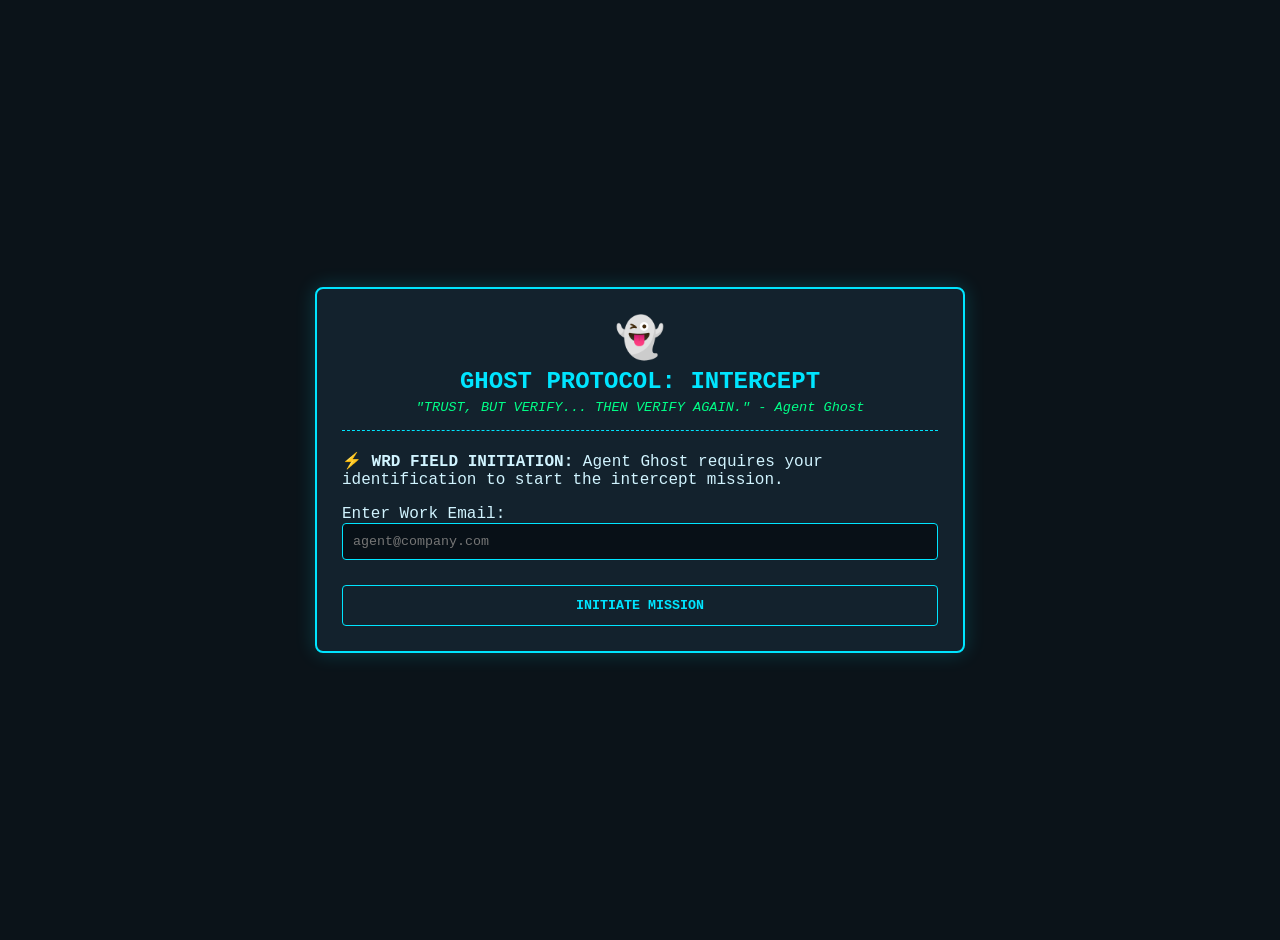
==== index.html @ 616ebaf7 "Update index.html" ====
<!DOCTYPE html>
<html lang="en">
<head>
  <meta charset="UTF-8">
  <meta name="viewport" content="width=device-width, initial-scale=1.0">
  <title>OPERATION: GHOST PROTOCOL | WRD Counter-Intelligence</title>
  <style>
    :root {
      --bg-color: #0b1319;
      --card-bg: #13222d;
      --accent-teal: #00e5ff;
      --ghost-green: #00ff88;
      --trap-red: #ff3b30;
      --text-color: #d1f4ff;
      --font-mono: 'Courier New', Courier, monospace;
    }

    body {
      background-color: var(--bg-color);
      color: var(--text-color);
      font-family: var(--font-mono);
      margin: 0;
      padding: 20px;
      display: flex;
      justify-content: center;
      align-items: center;
      min-height: 100vh;
    }

    .terminal-container {
      width: 100%;
      max-width: 650px;
      background: var(--card-bg);
      border: 2px solid var(--accent-teal);
      border-radius: 8px;
      box-shadow: 0 0 20px rgba(0, 229, 255, 0.2);
      padding: 25px;
      box-sizing: border-box;
      position: relative;
    }

    .header {
      border-bottom: 1px dashed var(--accent-teal);
      padding-bottom: 15px;
      margin-bottom: 20px;
      text-align: center;
    }

    .ghost-avatar {
      font-size: 2.5rem;
      margin-bottom: 5px;
    }

    .motto {
      color: var(--ghost-green);
      font-size: 0.85rem;
      font-style: italic;
    }

    .intercept-card {
      background: #081017;
      border: 1px solid #1e3a4e;
      border-left: 4px solid var(--accent-teal);
      padding: 15px;
      margin: 15px 0;
      border-radius: 4px;
    }

    .btn {
      background: transparent;
      border: 1px solid var(--accent-teal);
      color: var(--accent-teal);
      padding: 12px 20px;
      font-family: var(--font-mono);
      font-weight: bold;
      cursor: pointer;
      border-radius: 4px;
      transition: all 0.2s;
      width: 100%;
      margin-top: 10px;
    }

    .btn:hover {
      background: var(--accent-teal);
      color: var(--bg-color);
      box-shadow: 0 0 10px var(--accent-teal);
    }

    .btn-danger {
      border-color: var(--trap-red);
      color: var(--trap-red);
    }

    .btn-danger:hover {
      background: var(--trap-red);
      color: #fff;
      box-shadow: 0 0 10px var(--trap-red);
    }

    .btn-slack {
      border-color: #e01e5a;
      color: #e01e5a;
    }

    .btn-slack:hover {
      background: #e01e5a;
      color: #fff;
      box-shadow: 0 0 10px #e01e5a;
    }

    .input-field {
      width: 100%;
      padding: 10px;
      background: #081017;
      border: 1px solid var(--accent-teal);
      color: #fff;
      font-family: var(--font-mono);
      margin-bottom: 15px;
      box-sizing: border-box;
      border-radius: 4px;
    }

    .hud {
      display: flex;
      justify-content: space-between;
      margin-bottom: 15px;
      font-size: 0.9rem;
      color: var(--ghost-green);
    }

    .feedback {
      margin-top: 15px;
      padding: 10px;
      border-radius: 4px;
      font-size: 0.9rem;
      display: none;
    }

    .feedback-success { background: rgba(0, 255, 136, 0.15); border: 1px solid var(--ghost-green); }
    .feedback-fail { background: rgba(255, 59, 48, 0.15); border: 1px solid var(--trap-red); }

    .hidden { display: none; }
  </style>
</head>
<body>

<div class="terminal-container">
  <div class="header">
    <div class="ghost-avatar">👻</div>
    <h2 style="margin:5px 0; color: var(--accent-teal);">GHOST PROTOCOL: INTERCEPT</h2>
    <div class="motto">"TRUST, BUT VERIFY... THEN VERIFY AGAIN." - Agent Ghost</div>
  </div>

  <!-- SCREEN 1: LOGIN -->
  <div id="screen-login">
    <p>⚡ <strong>WRD FIELD INITIATION:</strong> Agent Ghost requires your identification to start the intercept mission.</p>
    <label for="agent-email">Enter Work Email:</label>
    <input type="email" id="agent-email" class="input-field" placeholder="agent@company.com" required>
    <button class="btn" onclick="startGame()">INITIATE MISSION</button>
  </div>

  <!-- SCREEN 2: GAMEPLAY -->
  <div id="screen-game" class="hidden">
    <div class="hud">
      <span>AGENT: <span id="hud-email"></span></span>
      <span>SCORE: <span id="hud-score">0</span> PTS</span>
    </div>
    
    <div id="intercept-box" class="intercept-card">
      <div style="color: #888; font-size: 0.8rem; margin-bottom: 5px;" id="intercept-type">INCOMING INTERCEPT</div>
      <div id="intercept-body" style="font-size: 0.95rem; line-height: 1.4;"></div>
    </div>

    <div id="action-buttons">
      <button class="btn" onclick="makeChoice(true)">🚩 REPORT & VERIFY (TRAP)</button>
      <button class="btn btn-danger" onclick="makeChoice(false)">🖱️ TRUST & CLICK (SAFE)</button>
    </div>

    <div id="feedback-box" class="feedback"></div>
    <button id="next-btn" class="btn hidden" onclick="nextIntercept()">NEXT INTERCEPT ➔</button>
  </div>

  <!-- SCREEN 3: RESULTS -->
  <div id="screen-results" class="hidden" style="text-align: center;">
    <h3 style="color: var(--ghost-green);">MISSION DEBRIEF COMPLETE</h3>
    <p>Final Score: <strong id="final-score" style="font-size: 1.5rem; color: var(--accent-teal);">0</strong> PTS</p>
    <p id="rank-badge" style="font-weight: bold; color: var(--ghost-green);"></p>
    <p style="font-size:0.85rem; color:#aaa;">Your score has been encrypted & submitted to the GRC Leaderboard.</p>

    <button class="btn btn-slack" onclick="copySlackShare()">💬 COPY SLACK BRAG MESSAGE</button>
    <p id="slack-copied" style="color: var(--ghost-green); font-size: 0.8rem; display:none;">Copied to clipboard! Paste it in Slack!</p>
  </div>
</div>

<script>
  // CONFIGURATION: Google Apps Script Endpoint
  const GOOGLE_SCRIPT_URL = "https://script.google.com/a/macros/coupa.com/s/AKfycbyhIEkvNZAOY6Pm9RZ4LZWp9y8LzPEQXDGXJvBLwCU6tii0zBNzIVb82UsBjpLiIWDA2g/exec";
  const GAME_URL = window.location.href;

  const intercepts = [
    {
      type: "📲 SMS INTERCEPT (Smishing)",
      body: "<strong>[IT-ALERT]:</strong> Critical VPN session expired. Login immediately within 15 mins to maintain access: <u>https://company-sso-portal.net/verify</u>",
      isTrap: true,
      reason: "TRAP! Creates artificial urgency and links to an external domain (.net instead of company domain)."
    },
    {
      type: "📧 EMAIL INTERCEPT (Internal)",
      body: "<strong>From:</strong> HR Team &lt;hr@company.com&gt;<br><strong>Subject:</strong> 2026 Open Enrollment Update<br>Team, please review the uploaded policy document in our shared SharePoint site.",
      isTrap: false,
      reason: "SAFE! Comes from an internal address and directs you to standard internal shared storage without suspicious external links."
    },
    {
      type: "📧 EMAIL INTERCEPT (Whaling / Executive Pretexting)",
      body: "<strong>From:</strong> CEO &lt;exec-office-direct@gmail.com&gt;<br><strong>Subject:</strong> URGENT: Wire Transfer<br>I'm stuck in a board meeting. Need you to process a quick vendor wire gift card payment right now. Keep this quiet.",
      isTrap: true,
      reason: "TRAP! Executive impersonation sent from a personal Gmail account requesting urgent, secret financial transactions."
    },
    {
      type: "📲 SMS INTERCEPT (Smishing)",
      body: "<strong>[UPS Delivery]:</strong> Package delivery blocked due to missing house number. Update info here: <u>bit.ly/3x9Z_ups</u>",
      isTrap: true,
      reason: "TRAP! Classic smishing using shortened links to harvest personal details."
    }
  ];

  let currentIdx = 0;
  let score = 0;
  let userEmail = "";

  function startGame() {
    const input = document.getElementById('agent-email').value;
    if (!input || !input.includes('@')) {
      alert('Please enter a valid work email.');
      return;
    }
    userEmail = input;
    document.getElementById('hud-email').innerText = userEmail.split('@')[0];
    document.getElementById('screen-login').classList.add('hidden');
    document.getElementById('screen-game').classList.remove('hidden');
    loadIntercept();
  }

  function loadIntercept() {
    const data = intercepts[currentIdx];
    document.getElementById('intercept-type').innerText = data.type;
    document.getElementById('intercept-body').innerHTML = data.body;
    document.getElementById('action-buttons').classList.remove('hidden');
    document.getElementById('feedback-box').style.display = 'none';
    document.getElementById('next-btn').classList.add('hidden');
  }

  function makeChoice(userSaidTrap) {
    const data = intercepts[currentIdx];
    const isCorrect = (userSaidTrap === data.isTrap);
    const feedbackBox = document.getElementById('feedback-box');

    if (isCorrect) {
      score += 100;
      feedbackBox.className = "feedback feedback-success";
      feedbackBox.innerHTML = "<strong>✅ INTEL CORRECT!</strong> " + data.reason;
    } else {
      feedbackBox.className = "feedback feedback-fail";
      feedbackBox.innerHTML = "<strong>❌ BITTEN BY THE TRAP!</strong> " + data.reason;
    }

    document.getElementById('hud-score').innerText = score;
    document.getElementById('action-buttons').classList.add('hidden');
    feedbackBox.style.display = 'block';
    document.getElementById('next-btn').classList.remove('hidden');
  }

  function nextIntercept() {
    currentIdx++;
    if (currentIdx < intercepts.length) {
      loadIntercept();
    } else {
      endGame();
    }
  }

  function endGame() {
    document.getElementById('screen-game').classList.add('hidden');
    document.getElementById('screen-results').classList.remove('hidden');
    document.getElementById('final-score').innerText = score;

    let rank = "Field Trainee";
    if (score >= 400) rank = "Ghost-Level Counter-Intel Operative 🕵️‍♂️";
    else if (score >= 200) rank = "Vigilant Agent 🛡️";
    document.getElementById('rank-badge').innerText = "RANK: " + rank;

    // Send data to Google Sheets Apps Script
    if (GOOGLE_SCRIPT_URL) {
      fetch(GOOGLE_SCRIPT_URL, {
        method: 'POST',
        mode: 'no-cors',
        headers: { 'Content-Type': 'application/json' },
        body: JSON.stringify({ email: userEmail, score: score })
      });
    }
  }

  function copySlackShare() {
    const text = `🕵️ *OPERATION GHOST PROTOCOL COMPLETED*\nI scored *${score}/400 PTS* on Week 1's Counter-Intel Game! Can you beat my score, Agents?\n👉 Play here: ${GAME_URL}`;
    navigator.clipboard.writeText(text).then(() => {
      document.getElementById('slack-copied').style.display = 'block';
    });
  }
</script>

</body>
</html>
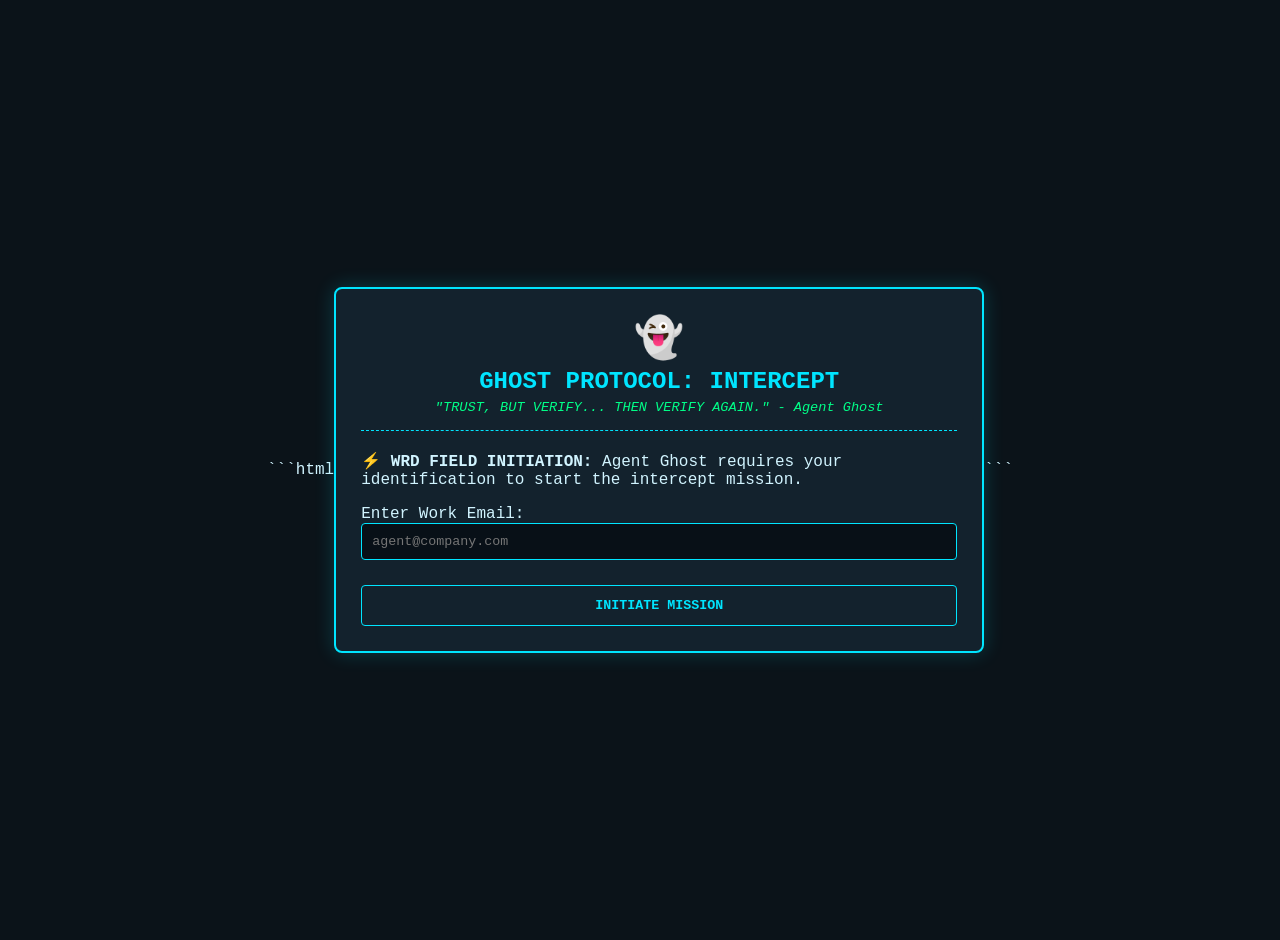
==== commit 4aa4adc4: "Update index.html" ====
--- a/index.html
+++ b/index.html
@@ -1,3 +1,4 @@
+```html
 <!DOCTYPE html>
 <html lang="en">
 <head>
@@ -193,8 +194,8 @@
 </div>
 
 <script>
-  // CONFIGURATION: Google Apps Script Endpoint
-  const GOOGLE_SCRIPT_URL = "https://script.google.com/a/macros/coupa.com/s/AKfycbyhIEkvNZAOY6Pm9RZ4LZWp9y8LzPEQXDGXJvBLwCU6tii0zBNzIVb82UsBjpLiIWDA2g/exec";
+  // CONFIGURATION: Google Apps Script Web App Endpoint
+  const GOOGLE_SCRIPT_URL = "https://script.google.com/a/macros/coupa.com/s/AKfycbz3M3Kx9jdGC2ppNX6n-hCagvp58kycK5mCUq8pwUpc6IFi6GTZRFJ-MqyUT7V0IAGq/exec";
   const GAME_URL = window.location.href;
 
   const intercepts = [
@@ -289,12 +290,12 @@
     else if (score >= 200) rank = "Vigilant Agent 🛡️";
     document.getElementById('rank-badge').innerText = "RANK: " + rank;
 
-    // Send data to Google Sheets Apps Script
+    // Send payload using text/plain to bypass CORS preflight checks in Google Workspace
     if (GOOGLE_SCRIPT_URL) {
       fetch(GOOGLE_SCRIPT_URL, {
         method: 'POST',
         mode: 'no-cors',
-        headers: { 'Content-Type': 'application/json' },
+        headers: { 'Content-Type': 'text/plain' },
         body: JSON.stringify({ email: userEmail, score: score })
       });
     }
@@ -310,3 +311,5 @@
 
 </body>
 </html>
+
+```
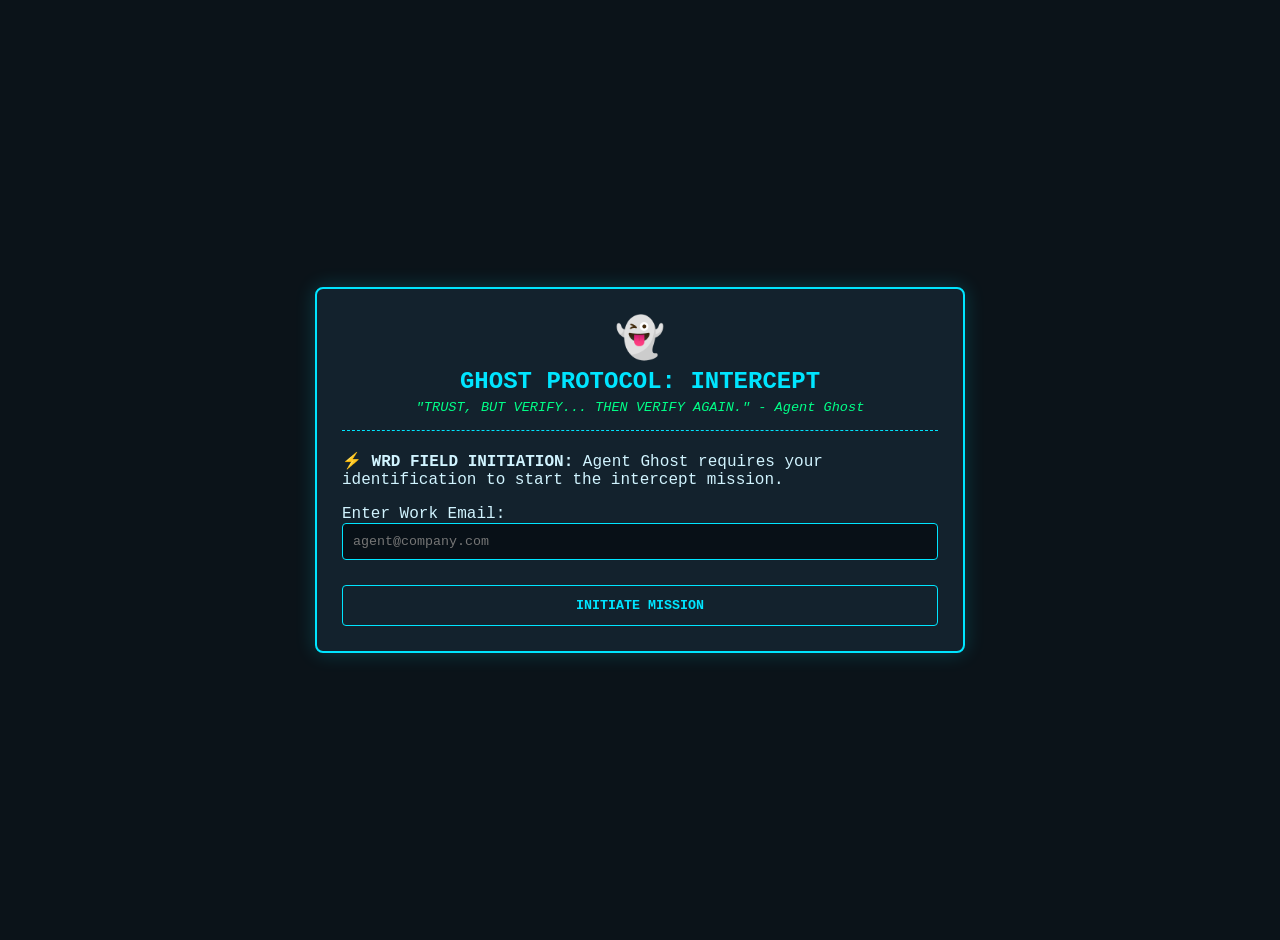
==== commit 20cada00: "Update index.html" ====
--- a/index.html
+++ b/index.html
@@ -1,4 +1,3 @@
-```html
 <!DOCTYPE html>
 <html lang="en">
 <head>
@@ -193,9 +192,14 @@
   </div>
 </div>
 
+<!-- HIDDEN FORM BRIDGE TO BYPASS GOOGLE WORKSPACE CORS LOCK -->
+<iframe name="hidden_iframe" id="hidden_iframe" style="display:none;"></iframe>
+<form id="gform" action="https://script.google.com/a/macros/coupa.com/s/AKfycbz3M3Kx9jdGC2ppNX6n-hCagvp58kycK5mCUq8pwUpc6IFi6GTZRFJ-MqyUT7V0IAGq/exec" method="POST" target="hidden_iframe" style="display:none;">
+  <input type="hidden" name="email" id="form-email">
+  <input type="hidden" name="score" id="form-score">
+</form>
+
 <script>
-  // CONFIGURATION: Google Apps Script Web App Endpoint
-  const GOOGLE_SCRIPT_URL = "https://script.google.com/a/macros/coupa.com/s/AKfycbz3M3Kx9jdGC2ppNX6n-hCagvp58kycK5mCUq8pwUpc6IFi6GTZRFJ-MqyUT7V0IAGq/exec";
   const GAME_URL = window.location.href;
 
   const intercepts = [
@@ -290,15 +294,10 @@
     else if (score >= 200) rank = "Vigilant Agent 🛡️";
     document.getElementById('rank-badge').innerText = "RANK: " + rank;
 
-    // Send payload using text/plain to bypass CORS preflight checks in Google Workspace
-    if (GOOGLE_SCRIPT_URL) {
-      fetch(GOOGLE_SCRIPT_URL, {
-        method: 'POST',
-        mode: 'no-cors',
-        headers: { 'Content-Type': 'text/plain' },
-        body: JSON.stringify({ email: userEmail, score: score })
-      });
-    }
+    // Submit form silently to Google Sheet via hidden iframe
+    document.getElementById('form-email').value = userEmail;
+    document.getElementById('form-score').value = score;
+    document.getElementById('gform').submit();
   }
 
   function copySlackShare() {
@@ -311,5 +310,3 @@
 
 </body>
 </html>
-
-```
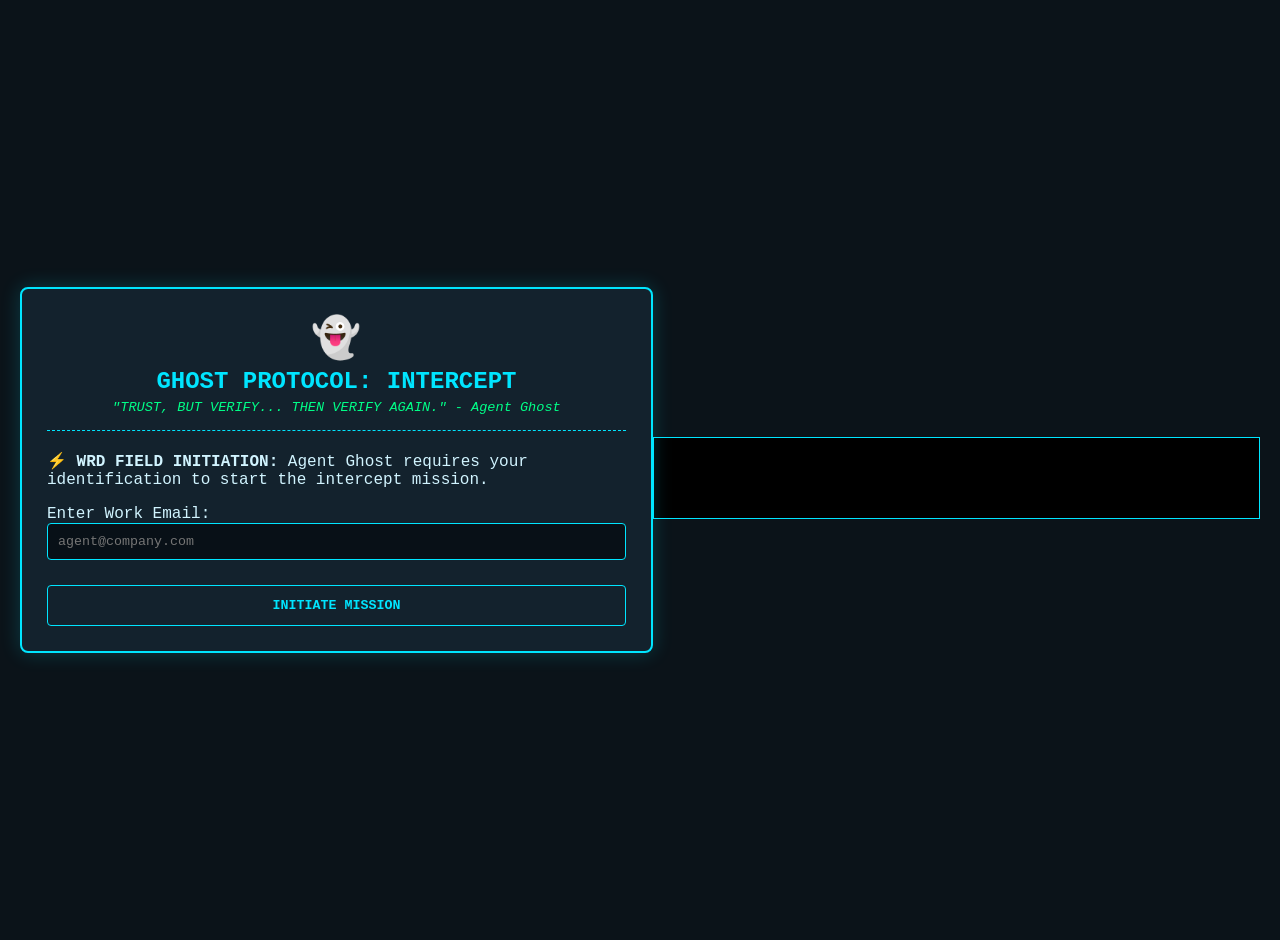
==== commit 0dc4385f: "Update index.html" ====
--- a/index.html
+++ b/index.html
@@ -193,7 +193,7 @@
 </div>
 
 <!-- HIDDEN FORM BRIDGE TO BYPASS GOOGLE WORKSPACE CORS LOCK -->
-<iframe name="hidden_iframe" id="hidden_iframe" style="display:none;"></iframe>
+<iframe name="hidden_iframe" id="hidden_iframe" style="width:100%; height:80px; border:1px solid #00e5ff; background:#000; color:#fff; margin-top:15px;"></iframe>
 <form id="gform" action="https://script.google.com/a/macros/coupa.com/s/AKfycbz3M3Kx9jdGC2ppNX6n-hCagvp58kycK5mCUq8pwUpc6IFi6GTZRFJ-MqyUT7V0IAGq/exec" method="POST" target="hidden_iframe" style="display:none;">
   <input type="hidden" name="email" id="form-email">
   <input type="hidden" name="score" id="form-score">
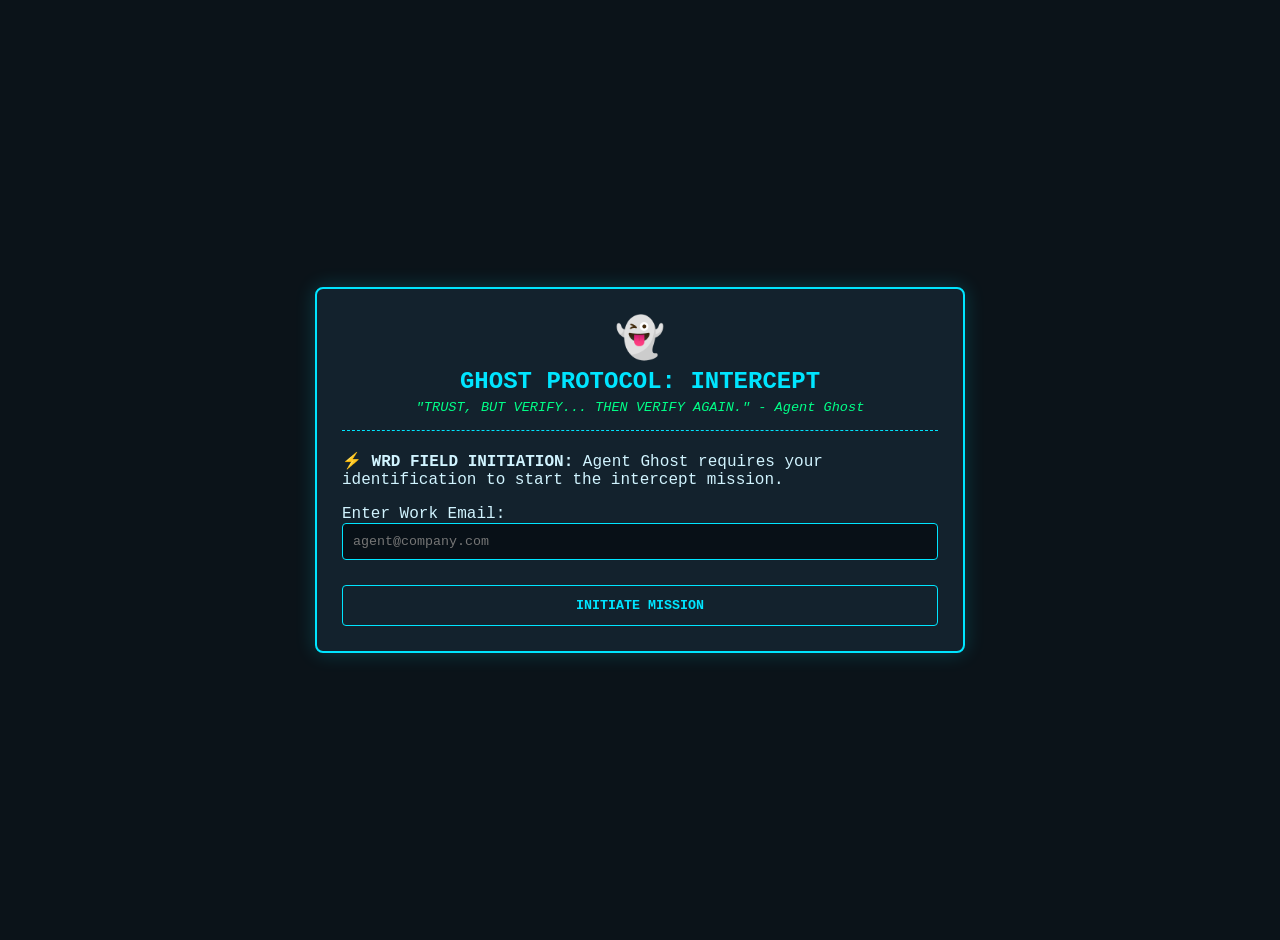
==== commit 8537f534: "Update index.html" ====
--- a/index.html
+++ b/index.html
@@ -192,14 +192,9 @@
   </div>
 </div>
 
-<!-- HIDDEN FORM BRIDGE TO BYPASS GOOGLE WORKSPACE CORS LOCK -->
-<iframe name="hidden_iframe" id="hidden_iframe" style="width:100%; height:80px; border:1px solid #00e5ff; background:#000; color:#fff; margin-top:15px;"></iframe>
-<form id="gform" action="https://script.google.com/a/macros/coupa.com/s/AKfycbz3M3Kx9jdGC2ppNX6n-hCagvp58kycK5mCUq8pwUpc6IFi6GTZRFJ-MqyUT7V0IAGq/exec" method="POST" target="hidden_iframe" style="display:none;">
-  <input type="hidden" name="email" id="form-email">
-  <input type="hidden" name="score" id="form-score">
-</form>
-
 <script>
+  // GOOGLE APPS SCRIPT ENDPOINT
+  const GOOGLE_SCRIPT_URL = "https://script.google.com/a/macros/coupa.com/s/AKfycbz3M3Kx9jdGC2ppNX6n-hCagvp58kycK5mCUq8pwUpc6IFi6GTZRFJ-MqyUT7V0IAGq/exec";
   const GAME_URL = window.location.href;
 
   const intercepts = [
@@ -294,10 +289,16 @@
     else if (score >= 200) rank = "Vigilant Agent 🛡️";
     document.getElementById('rank-badge').innerText = "RANK: " + rank;
 
-    // Submit form silently to Google Sheet via hidden iframe
-    document.getElementById('form-email').value = userEmail;
-    document.getElementById('form-score').value = score;
-    document.getElementById('gform').submit();
+    // Send score via GET request (Bypasses CORS & Iframe blocks completely)
+    if (GOOGLE_SCRIPT_URL) {
+      const payloadUrl = `${GOOGLE_SCRIPT_URL}?email=${encodeURIComponent(userEmail)}&score=${encodeURIComponent(score)}`;
+      
+      // Dual-trigger ping
+      fetch(payloadUrl, { mode: 'no-cors' });
+      
+      const beacon = new Image();
+      beacon.src = payloadUrl;
+    }
   }
 
   function copySlackShare() {
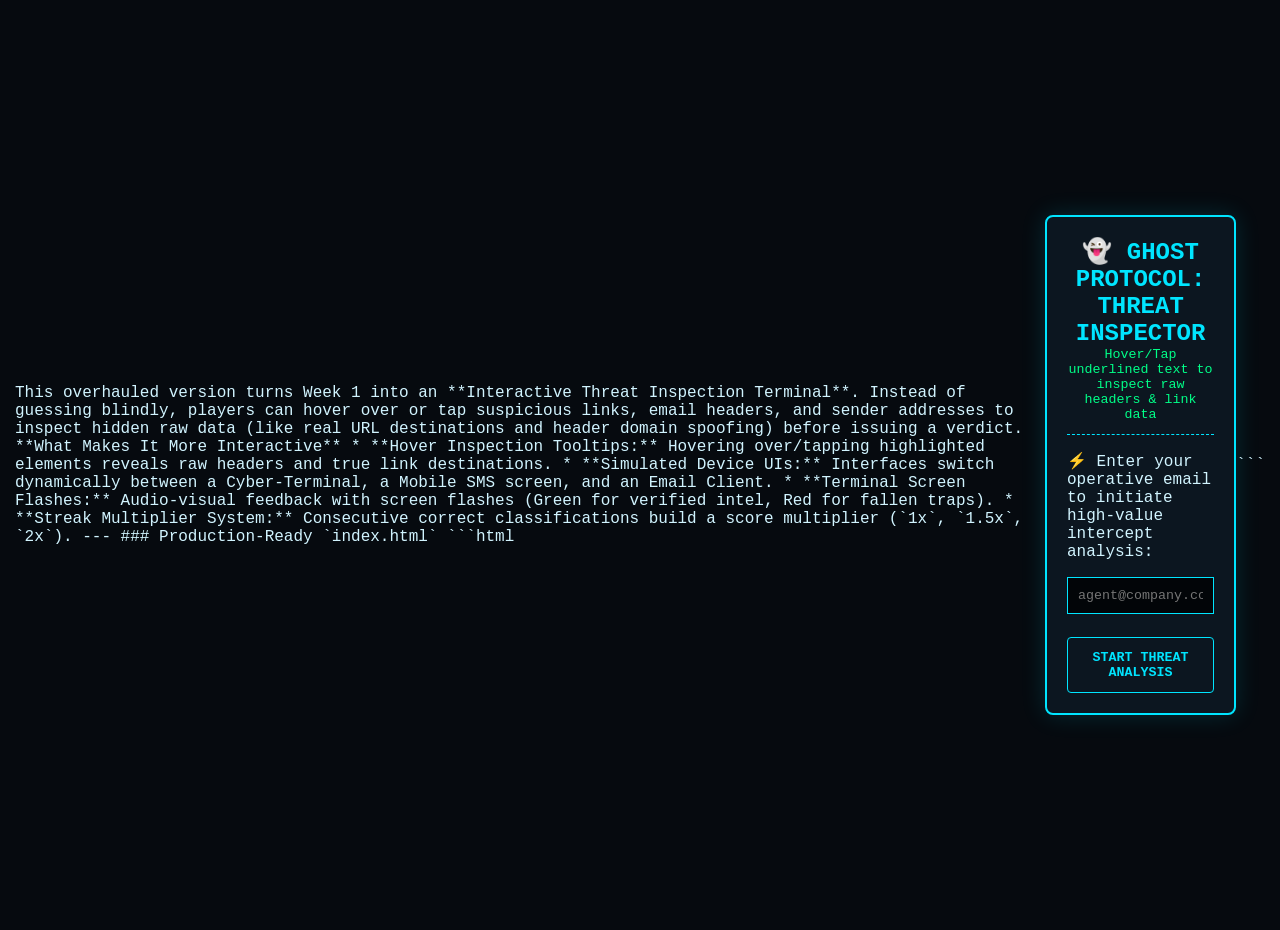
==== commit cb077d16: "Update index.html" ====
--- a/index.html
+++ b/index.html
@@ -1,16 +1,30 @@
+This overhauled version turns Week 1 into an **Interactive Threat Inspection Terminal**. Instead of guessing blindly, players can hover over or tap suspicious links, email headers, and sender addresses to inspect hidden raw data (like real URL destinations and header domain spoofing) before issuing a verdict.
+
+**What Makes It More Interactive**
+
+* **Hover Inspection Tooltips:** Hovering over/tapping highlighted elements reveals raw headers and true link destinations.
+* **Simulated Device UIs:** Interfaces switch dynamically between a Cyber-Terminal, a Mobile SMS screen, and an Email Client.
+* **Terminal Screen Flashes:** Audio-visual feedback with screen flashes (Green for verified intel, Red for fallen traps).
+* **Streak Multiplier System:** Consecutive correct classifications build a score multiplier (`1x`, `1.5x`, `2x`).
+
+---
+
+### Production-Ready `index.html`
+
+```html
 <!DOCTYPE html>
 <html lang="en">
 <head>
   <meta charset="UTF-8">
   <meta name="viewport" content="width=device-width, initial-scale=1.0">
-  <title>OPERATION: GHOST PROTOCOL | WRD Counter-Intelligence</title>
+  <title>GHOST PROTOCOL | Threat Inspector</title>
   <style>
     :root {
-      --bg-color: #0b1319;
-      --card-bg: #13222d;
+      --bg-color: #060a0f;
+      --card-bg: #0c1620;
       --accent-teal: #00e5ff;
       --ghost-green: #00ff88;
-      --trap-red: #ff3b30;
+      --trap-red: #ff2a55;
       --text-color: #d1f4ff;
       --font-mono: 'Courier New', Courier, monospace;
     }
@@ -20,220 +34,193 @@
       color: var(--text-color);
       font-family: var(--font-mono);
       margin: 0;
-      padding: 20px;
+      padding: 15px;
       display: flex;
       justify-content: center;
       align-items: center;
       min-height: 100vh;
     }
 
-    .terminal-container {
+    .terminal {
       width: 100%;
-      max-width: 650px;
+      max-width: 680px;
       background: var(--card-bg);
       border: 2px solid var(--accent-teal);
       border-radius: 8px;
-      box-shadow: 0 0 20px rgba(0, 229, 255, 0.2);
-      padding: 25px;
+      box-shadow: 0 0 25px rgba(0, 229, 255, 0.15);
+      padding: 20px;
       box-sizing: border-box;
-      position: relative;
-    }
+      transition: border-color 0.3s, box-shadow 0.3s;
+    }
+
+    .flash-success { border-color: var(--ghost-green); box-shadow: 0 0 30px var(--ghost-green); }
+    .flash-fail { border-color: var(--trap-red); box-shadow: 0 0 30px var(--trap-red); }
 
     .header {
       border-bottom: 1px dashed var(--accent-teal);
-      padding-bottom: 15px;
-      margin-bottom: 20px;
+      padding-bottom: 12px;
+      margin-bottom: 15px;
       text-align: center;
     }
 
-    .ghost-avatar {
-      font-size: 2.5rem;
-      margin-bottom: 5px;
-    }
-
-    .motto {
+    .hud {
+      display: flex;
+      justify-content: space-between;
+      background: #04080c;
+      padding: 8px 12px;
+      border-radius: 4px;
+      font-size: 0.85rem;
       color: var(--ghost-green);
-      font-size: 0.85rem;
-      font-style: italic;
-    }
-
-    .intercept-card {
-      background: #081017;
-      border: 1px solid #1e3a4e;
-      border-left: 4px solid var(--accent-teal);
+      margin-bottom: 15px;
+    }
+
+    .device-screen {
+      background: #020508;
+      border: 1px solid #1a3348;
+      border-radius: 6px;
       padding: 15px;
       margin: 15px 0;
+      min-height: 140px;
+      position: relative;
+    }
+
+    /* Interactive Inspect Tooltips */
+    .inspectable {
+      border-bottom: 2px dotted var(--accent-teal);
+      color: #fff;
+      cursor: help;
+      position: relative;
+      background: rgba(0, 229, 255, 0.1);
+      padding: 0 4px;
+      border-radius: 2px;
+    }
+
+    .inspectable:hover::after, .inspectable:focus::after {
+      content: attr(data-intel);
+      position: absolute;
+      bottom: 125%;
+      left: 50%;
+      transform: translateX(-50%);
+      background: #000;
+      color: var(--accent-teal);
+      border: 1px solid var(--accent-teal);
+      padding: 6px 10px;
+      font-size: 0.75rem;
+      white-space: nowrap;
+      z-index: 100;
       border-radius: 4px;
+      box-shadow: 0 4px 10px rgba(0,0,0,0.8);
     }
 
     .btn {
       background: transparent;
       border: 1px solid var(--accent-teal);
       color: var(--accent-teal);
-      padding: 12px 20px;
+      padding: 12px;
       font-family: var(--font-mono);
       font-weight: bold;
       cursor: pointer;
       border-radius: 4px;
+      width: 100%;
+      margin-top: 8px;
       transition: all 0.2s;
-      width: 100%;
-      margin-top: 10px;
-    }
-
-    .btn:hover {
-      background: var(--accent-teal);
-      color: var(--bg-color);
-      box-shadow: 0 0 10px var(--accent-teal);
-    }
-
-    .btn-danger {
-      border-color: var(--trap-red);
-      color: var(--trap-red);
-    }
-
-    .btn-danger:hover {
-      background: var(--trap-red);
-      color: #fff;
-      box-shadow: 0 0 10px var(--trap-red);
-    }
-
-    .btn-slack {
-      border-color: #e01e5a;
-      color: #e01e5a;
-    }
-
-    .btn-slack:hover {
-      background: #e01e5a;
-      color: #fff;
-      box-shadow: 0 0 10px #e01e5a;
-    }
+    }
+
+    .btn:hover { background: var(--accent-teal); color: #000; }
+    .btn-danger { border-color: var(--trap-red); color: var(--trap-red); }
+    .btn-danger:hover { background: var(--trap-red); color: #fff; }
+    .btn-grid { display: grid; grid-template-columns: 1fr 1fr; gap: 10px; }
 
     .input-field {
-      width: 100%;
-      padding: 10px;
-      background: #081017;
-      border: 1px solid var(--accent-teal);
-      color: #fff;
-      font-family: var(--font-mono);
-      margin-bottom: 15px;
-      box-sizing: border-box;
-      border-radius: 4px;
-    }
-
-    .hud {
-      display: flex;
-      justify-content: space-between;
-      margin-bottom: 15px;
-      font-size: 0.9rem;
-      color: var(--ghost-green);
-    }
-
-    .feedback {
-      margin-top: 15px;
-      padding: 10px;
-      border-radius: 4px;
-      font-size: 0.9rem;
-      display: none;
-    }
-
-    .feedback-success { background: rgba(0, 255, 136, 0.15); border: 1px solid var(--ghost-green); }
-    .feedback-fail { background: rgba(255, 59, 48, 0.15); border: 1px solid var(--trap-red); }
-
+      width: 100%; padding: 10px; background: #020508;
+      border: 1px solid var(--accent-teal); color: #fff;
+      font-family: var(--font-mono); margin-bottom: 15px; box-sizing: border-box;
+    }
+
+    .feedback { padding: 12px; border-radius: 4px; font-size: 0.85rem; margin-top: 15px; display: none; }
+    .feedback-success { background: rgba(0, 255, 136, 0.1); border: 1px solid var(--ghost-green); }
+    .feedback-fail { background: rgba(255, 42, 85, 0.1); border: 1px solid var(--trap-red); }
     .hidden { display: none; }
   </style>
 </head>
 <body>
 
-<div class="terminal-container">
+<div class="terminal" id="terminal-box">
   <div class="header">
-    <div class="ghost-avatar">👻</div>
-    <h2 style="margin:5px 0; color: var(--accent-teal);">GHOST PROTOCOL: INTERCEPT</h2>
-    <div class="motto">"TRUST, BUT VERIFY... THEN VERIFY AGAIN." - Agent Ghost</div>
-  </div>
-
-  <!-- SCREEN 1: LOGIN -->
+    <h2 style="margin:0; color: var(--accent-teal);">👻 GHOST PROTOCOL: THREAT INSPECTOR</h2>
+    <small style="color: var(--ghost-green);">Hover/Tap underlined text to inspect raw headers & link data</small>
+  </div>
+
+  <!-- SCREEN 1: START -->
   <div id="screen-login">
-    <p>⚡ <strong>WRD FIELD INITIATION:</strong> Agent Ghost requires your identification to start the intercept mission.</p>
-    <label for="agent-email">Enter Work Email:</label>
-    <input type="email" id="agent-email" class="input-field" placeholder="agent@company.com" required>
-    <button class="btn" onclick="startGame()">INITIATE MISSION</button>
+    <p>⚡ Enter your operative email to initiate high-value intercept analysis:</p>
+    <input type="email" id="agent-email" class="input-field" placeholder="agent@company.com">
+    <button class="btn" onclick="startGame()">START THREAT ANALYSIS</button>
   </div>
 
   <!-- SCREEN 2: GAMEPLAY -->
   <div id="screen-game" class="hidden">
     <div class="hud">
       <span>AGENT: <span id="hud-email"></span></span>
+      <span>MULTIPLIER: <span id="hud-streak" style="color:var(--accent-teal);">1x</span></span>
       <span>SCORE: <span id="hud-score">0</span> PTS</span>
     </div>
-    
-    <div id="intercept-box" class="intercept-card">
-      <div style="color: #888; font-size: 0.8rem; margin-bottom: 5px;" id="intercept-type">INCOMING INTERCEPT</div>
-      <div id="intercept-body" style="font-size: 0.95rem; line-height: 1.4;"></div>
-    </div>
-
-    <div id="action-buttons">
-      <button class="btn" onclick="makeChoice(true)">🚩 REPORT & VERIFY (TRAP)</button>
-      <button class="btn btn-danger" onclick="makeChoice(false)">🖱️ TRUST & CLICK (SAFE)</button>
+
+    <div style="font-size:0.8rem; color:#888;" id="intercept-type">INTERCEPT</div>
+    <div class="device-screen" id="intercept-body"></div>
+
+    <div id="action-buttons" class="btn-grid">
+      <button class="btn" onclick="makeChoice(true)">🚩 FLAG AS TRAP</button>
+      <button class="btn btn-danger" onclick="makeChoice(false)">✅ VERIFY AS SAFE</button>
     </div>
 
     <div id="feedback-box" class="feedback"></div>
     <button id="next-btn" class="btn hidden" onclick="nextIntercept()">NEXT INTERCEPT ➔</button>
   </div>
 
-  <!-- SCREEN 3: RESULTS -->
+  <!-- SCREEN 3: DEBRIEF -->
   <div id="screen-results" class="hidden" style="text-align: center;">
     <h3 style="color: var(--ghost-green);">MISSION DEBRIEF COMPLETE</h3>
-    <p>Final Score: <strong id="final-score" style="font-size: 1.5rem; color: var(--accent-teal);">0</strong> PTS</p>
-    <p id="rank-badge" style="font-weight: bold; color: var(--ghost-green);"></p>
-    <p style="font-size:0.85rem; color:#aaa;">Your score has been encrypted & submitted to the GRC Leaderboard.</p>
-
-    <button class="btn btn-slack" onclick="copySlackShare()">💬 COPY SLACK BRAG MESSAGE</button>
-    <p id="slack-copied" style="color: var(--ghost-green); font-size: 0.8rem; display:none;">Copied to clipboard! Paste it in Slack!</p>
+    <p>Final Score: <strong id="final-score" style="font-size: 1.8rem; color: var(--accent-teal);">0</strong> PTS</p>
+    <p id="rank-badge" style="font-weight: bold;"></p>
+    <button class="btn" style="border-color:#e01e5a; color:#e01e5a;" onclick="copySlack()">💬 COPY SLACK BRAG MESSAGE</button>
+    <p id="slack-copied" style="color: var(--ghost-green); font-size: 0.8rem; display:none;">Copied to clipboard!</p>
   </div>
 </div>
 
 <script>
-  // GOOGLE APPS SCRIPT ENDPOINT
-  const GOOGLE_SCRIPT_URL = "https://script.google.com/a/macros/coupa.com/s/AKfycbz3M3Kx9jdGC2ppNX6n-hCagvp58kycK5mCUq8pwUpc6IFi6GTZRFJ-MqyUT7V0IAGq/exec";
-  const GAME_URL = window.location.href;
-
   const intercepts = [
     {
-      type: "📲 SMS INTERCEPT (Smishing)",
-      body: "<strong>[IT-ALERT]:</strong> Critical VPN session expired. Login immediately within 15 mins to maintain access: <u>https://company-sso-portal.net/verify</u>",
+      type: "📲 SMS INTERCEPT | Mobile Endpoint",
+      body: "[IT-ALERT]: Critical SSO Session Expired. Login within 15m: <span class='inspectable' data-intel='REDIRECT: http://192.168.1.45/login.php (Non-Company IP)'>sso-company.com/verify</span>",
       isTrap: true,
-      reason: "TRAP! Creates artificial urgency and links to an external domain (.net instead of company domain)."
+      reason: "TRAP DETECTED: Hovering over the URL reveals a raw IP redirect (`192.168.1.45`) mimicking the company SSO portal."
     },
     {
-      type: "📧 EMAIL INTERCEPT (Internal)",
-      body: "<strong>From:</strong> HR Team &lt;hr@company.com&gt;<br><strong>Subject:</strong> 2026 Open Enrollment Update<br>Team, please review the uploaded policy document in our shared SharePoint site.",
+      type: "📧 EMAIL INTERCEPT | Workstation Inbox",
+      body: "<strong>From:</strong> <span class='inspectable' data-intel='HEADER: OpenEnrollment@company.com (SPF: PASS, DKIM: PASS)'>HR Benefits &lt;hr@company.com&gt;</span><br><strong>Subject:</strong> 2026 Open Enrollment<br>Please review the policy doc on <span class='inspectable' data-intel='DESTINATION: https://company.sharepoint.com/docs'>SharePoint Internal</span>.",
       isTrap: false,
-      reason: "SAFE! Comes from an internal address and directs you to standard internal shared storage without suspicious external links."
+      reason: "VERIFIED SAFE: Sender header authentication (SPF/DKIM) passes and destination link leads directly to standard internal SharePoint."
     },
     {
-      type: "📧 EMAIL INTERCEPT (Whaling / Executive Pretexting)",
-      body: "<strong>From:</strong> CEO &lt;exec-office-direct@gmail.com&gt;<br><strong>Subject:</strong> URGENT: Wire Transfer<br>I'm stuck in a board meeting. Need you to process a quick vendor wire gift card payment right now. Keep this quiet.",
+      type: "📧 EMAIL INTERCEPT | Executive Office",
+      body: "<strong>From:</strong> <span class='inspectable' data-intel='HEADER: ceo-office-direct99@gmail.com (EXTERNAL GMAIL)'>CEO Office &lt;ceo@company.com&gt;</span><br><strong>Subject:</strong> Urgent Wire Transfer<br>I need emergency vendor gift cards processed immediately. Keep this off Slack.",
       isTrap: true,
-      reason: "TRAP! Executive impersonation sent from a personal Gmail account requesting urgent, secret financial transactions."
+      reason: "TRAP DETECTED: The display name claims 'ceo@company.com', but hovering over the sender reveals an external personal Gmail account."
     },
     {
-      type: "📲 SMS INTERCEPT (Smishing)",
-      body: "<strong>[UPS Delivery]:</strong> Package delivery blocked due to missing house number. Update info here: <u>bit.ly/3x9Z_ups</u>",
+      type: "📲 SMS INTERCEPT | Mobile Endpoint",
+      body: "[UPS Courier]: Package blocked due to address error. Confirm details: <span class='inspectable' data-intel='REDIRECT: http://bit.ly/3x9Z_tracker (Shortened URL)'>ups.com/track/8492</span>",
       isTrap: true,
-      reason: "TRAP! Classic smishing using shortened links to harvest personal details."
+      reason: "TRAP DETECTED: Link text shows `ups.com`, but inspecting reveals a hidden Bitly redirect designed to bypass domain filters."
     }
   ];
 
-  let currentIdx = 0;
-  let score = 0;
-  let userEmail = "";
+  let currentIdx = 0, score = 0, streak = 1, userEmail = "";
 
   function startGame() {
     const input = document.getElementById('agent-email').value;
-    if (!input || !input.includes('@')) {
-      alert('Please enter a valid work email.');
-      return;
-    }
+    if (!input || !input.includes('@')) return alert('Please enter a valid work email.');
     userEmail = input;
     document.getElementById('hud-email').innerText = userEmail.split('@')[0];
     document.getElementById('screen-login').classList.add('hidden');
@@ -254,17 +241,24 @@
     const data = intercepts[currentIdx];
     const isCorrect = (userSaidTrap === data.isTrap);
     const feedbackBox = document.getElementById('feedback-box');
+    const terminal = document.getElementById('terminal-box');
 
     if (isCorrect) {
-      score += 100;
+      score += 100 * streak;
+      streak = Math.min(streak + 0.5, 2.5);
+      terminal.className = "terminal flash-success";
       feedbackBox.className = "feedback feedback-success";
-      feedbackBox.innerHTML = "<strong>✅ INTEL CORRECT!</strong> " + data.reason;
+      feedbackBox.innerHTML = "<strong>✅ INTEL CONFIRMED!</strong> " + data.reason;
     } else {
+      streak = 1;
+      terminal.className = "terminal flash-fail";
       feedbackBox.className = "feedback feedback-fail";
-      feedbackBox.innerHTML = "<strong>❌ BITTEN BY THE TRAP!</strong> " + data.reason;
-    }
-
+      feedbackBox.innerHTML = "<strong>❌ TRAP TRIGGERED!</strong> " + data.reason;
+    }
+
+    setTimeout(() => { terminal.className = "terminal"; }, 600);
     document.getElementById('hud-score').innerText = score;
+    document.getElementById('hud-streak').innerText = streak + "x";
     document.getElementById('action-buttons').classList.add('hidden');
     feedbackBox.style.display = 'block';
     document.getElementById('next-btn').classList.remove('hidden');
@@ -272,42 +266,26 @@
 
   function nextIntercept() {
     currentIdx++;
-    if (currentIdx < intercepts.length) {
-      loadIntercept();
-    } else {
-      endGame();
-    }
+    if (currentIdx < intercepts.length) loadIntercept();
+    else endGame();
   }
 
   function endGame() {
     document.getElementById('screen-game').classList.add('hidden');
     document.getElementById('screen-results').classList.remove('hidden');
     document.getElementById('final-score').innerText = score;
-
-    let rank = "Field Trainee";
-    if (score >= 400) rank = "Ghost-Level Counter-Intel Operative 🕵️‍♂️";
-    else if (score >= 200) rank = "Vigilant Agent 🛡️";
-    document.getElementById('rank-badge').innerText = "RANK: " + rank;
-
-    // Send score via GET request (Bypasses CORS & Iframe blocks completely)
-    if (GOOGLE_SCRIPT_URL) {
-      const payloadUrl = `${GOOGLE_SCRIPT_URL}?email=${encodeURIComponent(userEmail)}&score=${encodeURIComponent(score)}`;
-      
-      // Dual-trigger ping
-      fetch(payloadUrl, { mode: 'no-cors' });
-      
-      const beacon = new Image();
-      beacon.src = payloadUrl;
-    }
-  }
-
-  function copySlackShare() {
-    const text = `🕵️ *OPERATION GHOST PROTOCOL COMPLETED*\nI scored *${score}/400 PTS* on Week 1's Counter-Intel Game! Can you beat my score, Agents?\n👉 Play here: ${GAME_URL}`;
+    let rank = score >= 500 ? "Master Counter-Intel Operative 🕵️‍♂️" : "Vigilant Security Agent 🛡️";
+    document.getElementById('rank-badge').innerText = "ASSIGNED RANK: " + rank;
+  }
+
+  function copySlack() {
+    const text = `🕵️ *OPERATION GHOST PROTOCOL*\nI scored *${score} PTS* on Week 1's Interactive Threat Inspector! Can you spot the traps?\n👉 Play here: ${window.location.href}`;
     navigator.clipboard.writeText(text).then(() => {
       document.getElementById('slack-copied').style.display = 'block';
     });
   }
 </script>
-
 </body>
 </html>
+
+```
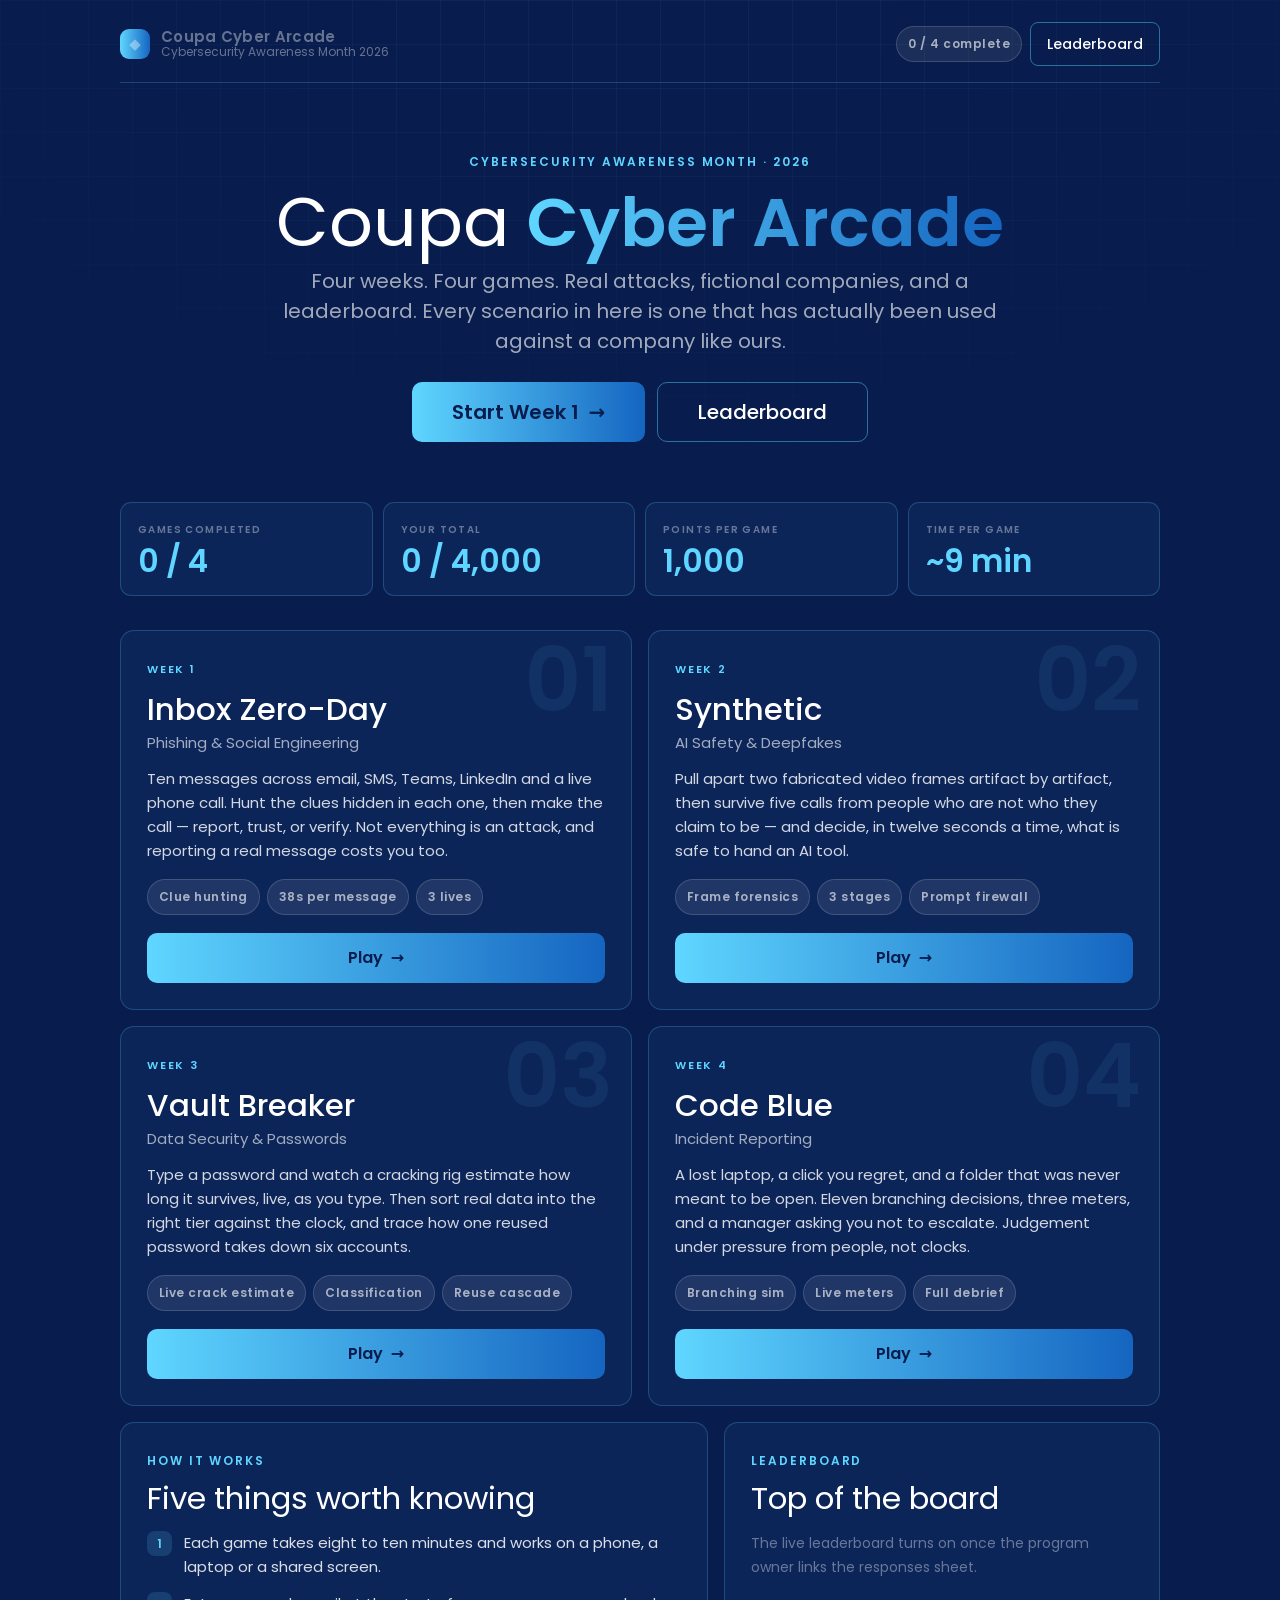
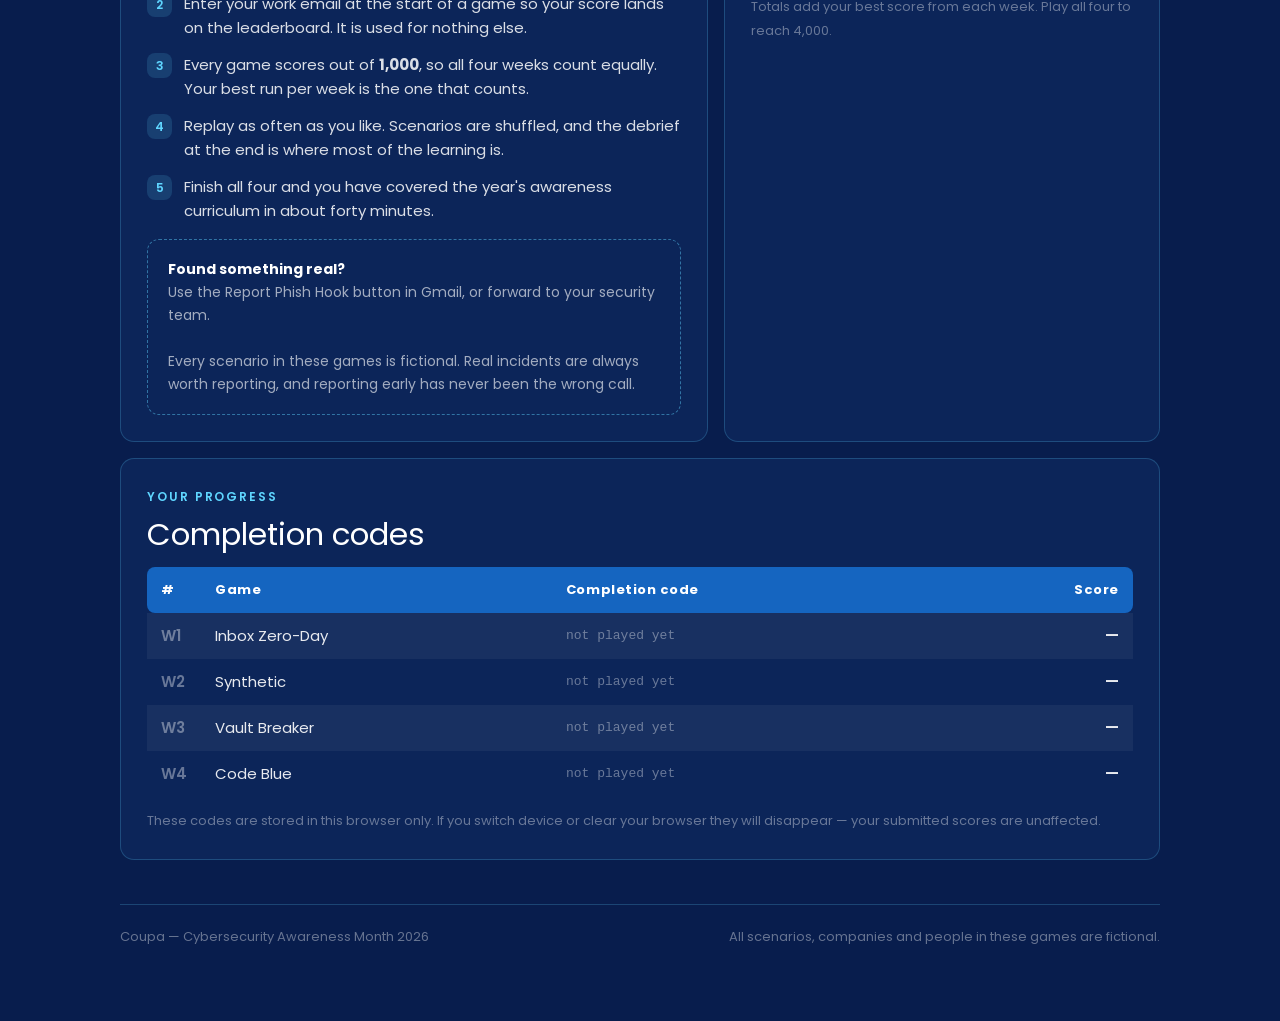
==== commit a99bdf5b: "Add files via upload" ====
--- a/index.html
+++ b/index.html
@@ -1,291 +1,213 @@
-This overhauled version turns Week 1 into an **Interactive Threat Inspection Terminal**. Instead of guessing blindly, players can hover over or tap suspicious links, email headers, and sender addresses to inspect hidden raw data (like real URL destinations and header domain spoofing) before issuing a verdict.
-
-**What Makes It More Interactive**
-
-* **Hover Inspection Tooltips:** Hovering over/tapping highlighted elements reveals raw headers and true link destinations.
-* **Simulated Device UIs:** Interfaces switch dynamically between a Cyber-Terminal, a Mobile SMS screen, and an Email Client.
-* **Terminal Screen Flashes:** Audio-visual feedback with screen flashes (Green for verified intel, Red for fallen traps).
-* **Streak Multiplier System:** Consecutive correct classifications build a score multiplier (`1x`, `1.5x`, `2x`).
-
----
-
-### Production-Ready `index.html`
-
-```html
 <!DOCTYPE html>
 <html lang="en">
 <head>
-  <meta charset="UTF-8">
-  <meta name="viewport" content="width=device-width, initial-scale=1.0">
-  <title>GHOST PROTOCOL | Threat Inspector</title>
-  <style>
-    :root {
-      --bg-color: #060a0f;
-      --card-bg: #0c1620;
-      --accent-teal: #00e5ff;
-      --ghost-green: #00ff88;
-      --trap-red: #ff2a55;
-      --text-color: #d1f4ff;
-      --font-mono: 'Courier New', Courier, monospace;
-    }
-
-    body {
-      background-color: var(--bg-color);
-      color: var(--text-color);
-      font-family: var(--font-mono);
-      margin: 0;
-      padding: 15px;
-      display: flex;
-      justify-content: center;
-      align-items: center;
-      min-height: 100vh;
-    }
-
-    .terminal {
-      width: 100%;
-      max-width: 680px;
-      background: var(--card-bg);
-      border: 2px solid var(--accent-teal);
-      border-radius: 8px;
-      box-shadow: 0 0 25px rgba(0, 229, 255, 0.15);
-      padding: 20px;
-      box-sizing: border-box;
-      transition: border-color 0.3s, box-shadow 0.3s;
-    }
-
-    .flash-success { border-color: var(--ghost-green); box-shadow: 0 0 30px var(--ghost-green); }
-    .flash-fail { border-color: var(--trap-red); box-shadow: 0 0 30px var(--trap-red); }
-
-    .header {
-      border-bottom: 1px dashed var(--accent-teal);
-      padding-bottom: 12px;
-      margin-bottom: 15px;
-      text-align: center;
-    }
-
-    .hud {
-      display: flex;
-      justify-content: space-between;
-      background: #04080c;
-      padding: 8px 12px;
-      border-radius: 4px;
-      font-size: 0.85rem;
-      color: var(--ghost-green);
-      margin-bottom: 15px;
-    }
-
-    .device-screen {
-      background: #020508;
-      border: 1px solid #1a3348;
-      border-radius: 6px;
-      padding: 15px;
-      margin: 15px 0;
-      min-height: 140px;
-      position: relative;
-    }
-
-    /* Interactive Inspect Tooltips */
-    .inspectable {
-      border-bottom: 2px dotted var(--accent-teal);
-      color: #fff;
-      cursor: help;
-      position: relative;
-      background: rgba(0, 229, 255, 0.1);
-      padding: 0 4px;
-      border-radius: 2px;
-    }
-
-    .inspectable:hover::after, .inspectable:focus::after {
-      content: attr(data-intel);
-      position: absolute;
-      bottom: 125%;
-      left: 50%;
-      transform: translateX(-50%);
-      background: #000;
-      color: var(--accent-teal);
-      border: 1px solid var(--accent-teal);
-      padding: 6px 10px;
-      font-size: 0.75rem;
-      white-space: nowrap;
-      z-index: 100;
-      border-radius: 4px;
-      box-shadow: 0 4px 10px rgba(0,0,0,0.8);
-    }
-
-    .btn {
-      background: transparent;
-      border: 1px solid var(--accent-teal);
-      color: var(--accent-teal);
-      padding: 12px;
-      font-family: var(--font-mono);
-      font-weight: bold;
-      cursor: pointer;
-      border-radius: 4px;
-      width: 100%;
-      margin-top: 8px;
-      transition: all 0.2s;
-    }
-
-    .btn:hover { background: var(--accent-teal); color: #000; }
-    .btn-danger { border-color: var(--trap-red); color: var(--trap-red); }
-    .btn-danger:hover { background: var(--trap-red); color: #fff; }
-    .btn-grid { display: grid; grid-template-columns: 1fr 1fr; gap: 10px; }
-
-    .input-field {
-      width: 100%; padding: 10px; background: #020508;
-      border: 1px solid var(--accent-teal); color: #fff;
-      font-family: var(--font-mono); margin-bottom: 15px; box-sizing: border-box;
-    }
-
-    .feedback { padding: 12px; border-radius: 4px; font-size: 0.85rem; margin-top: 15px; display: none; }
-    .feedback-success { background: rgba(0, 255, 136, 0.1); border: 1px solid var(--ghost-green); }
-    .feedback-fail { background: rgba(255, 42, 85, 0.1); border: 1px solid var(--trap-red); }
-    .hidden { display: none; }
-  </style>
+<meta charset="utf-8">
+<meta name="viewport" content="width=device-width,initial-scale=1">
+<title>Coupa Cyber Arcade — Cybersecurity Awareness Month</title>
+<link rel="stylesheet" href="arcade.css">
+<style>
+  .hero{padding:44px 0 34px;text-align:center}
+  .hero h1{font-size:68px;line-height:74px;font-weight:400;margin:12px 0 6px}
+  .hero h1 b{font-weight:600;background:var(--grad-primary);-webkit-background-clip:text;background-clip:text;
+    -webkit-text-fill-color:transparent}
+  .hero p{max-width:62ch;margin:0 auto}
+  @media(max-width:700px){.hero h1{font-size:40px;line-height:47px}}
+
+  .cards{display:grid;grid-template-columns:1fr 1fr;gap:16px;margin-top:10px}
+  @media(max-width:820px){.cards{grid-template-columns:1fr}}
+  .card{position:relative;background:var(--panel);border:1px solid var(--line);border-radius:var(--radius);
+    padding:26px;display:flex;flex-direction:column;transition:.18s;overflow:hidden}
+  .card:not(.locked):hover{border-color:var(--line-strong);transform:translateY(-3px);
+    box-shadow:0 14px 40px rgba(0,0,0,.35)}
+  .card .wk{font-size:11px;font-weight:600;letter-spacing:.16em;text-transform:uppercase;color:var(--robin)}
+  .card h3{margin:9px 0 3px;font-weight:500}
+  .card .topic{font-size:15px;color:var(--dim);margin-bottom:12px}
+  .card p{font-size:15px;line-height:24px;color:rgba(255,255,255,.82);flex:1}
+  .card .tags{display:flex;gap:7px;flex-wrap:wrap;margin:16px 0 18px}
+  .card .num{position:absolute;right:18px;top:6px;font-size:88px;font-weight:600;line-height:1;
+    color:rgba(95,214,255,.07);pointer-events:none}
+  .card.locked{opacity:.6}
+  .card.locked .num{color:rgba(255,255,255,.05)}
+  .card .done{position:absolute;right:20px;bottom:22px;font-size:12px;font-weight:600;color:var(--pistachio)}
+
+  .stripe{display:grid;grid-template-columns:repeat(4,1fr);gap:10px;margin:26px 0 34px}
+  .stripe .s{background:var(--panel);border:1px solid var(--line);border-radius:11px;padding:15px 17px}
+  .stripe .k{font-size:10px;font-weight:600;letter-spacing:.14em;text-transform:uppercase;color:var(--dimmer)}
+  .stripe .v{font-size:31px;font-weight:600;line-height:38px;color:var(--robin)}
+  @media(max-width:700px){.stripe{grid-template-columns:1fr 1fr}}
+
+  .two{display:grid;grid-template-columns:1.35fr 1fr;gap:16px;margin-top:16px}
+  @media(max-width:900px){.two{grid-template-columns:1fr}}
+  .rulelist{list-style:none;display:grid;gap:13px;margin-top:14px}
+  .rulelist li{display:flex;gap:12px;font-size:15px;line-height:24px;color:rgba(255,255,255,.85)}
+  .rulelist .n{flex:none;width:25px;height:25px;border-radius:8px;background:rgba(95,214,255,.15);
+    color:var(--robin);display:grid;place-items:center;font-size:12px;font-weight:600}
+  .adminbox{border:1px dashed var(--line-strong);border-radius:12px;padding:18px 20px;margin-top:16px;
+    font-size:14px;line-height:23px;color:var(--dim)}
+</style>
 </head>
 <body>
-
-<div class="terminal" id="terminal-box">
-  <div class="header">
-    <h2 style="margin:0; color: var(--accent-teal);">👻 GHOST PROTOCOL: THREAT INSPECTOR</h2>
-    <small style="color: var(--ghost-green);">Hover/Tap underlined text to inspect raw headers & link data</small>
+<div class="wrap">
+  <div id="topbar"></div>
+
+  <div class="hero">
+    <span class="eyebrow" id="heroEyebrow">Cybersecurity Awareness Month</span>
+    <h1>Coupa <b>Cyber Arcade</b></h1>
+    <p class="lead">Four weeks. Four games. Real attacks, fictional companies, and a leaderboard.
+      Every scenario in here is one that has actually been used against a company like ours.</p>
+    <div class="row" style="justify-content:center;margin-top:26px">
+      <a class="btn primary lg" id="playNext" href="week1-phishing.html">Start Week 1 &nbsp;&rarr;</a>
+      <a class="btn ghost lg" href="#leaderboard">Leaderboard</a>
+    </div>
   </div>
 
-  <!-- SCREEN 1: START -->
-  <div id="screen-login">
-    <p>⚡ Enter your operative email to initiate high-value intercept analysis:</p>
-    <input type="email" id="agent-email" class="input-field" placeholder="agent@company.com">
-    <button class="btn" onclick="startGame()">START THREAT ANALYSIS</button>
+  <div class="stripe" id="stripe"></div>
+
+  <div class="cards" id="cards"></div>
+
+  <div class="two">
+    <div class="panel">
+      <div class="eyebrow">How it works</div>
+      <h3 style="margin:6px 0 0">Five things worth knowing</h3>
+      <ul class="rulelist">
+        <li><span class="n">1</span><span>Each game takes eight to ten minutes and works on a phone, a laptop or a shared screen.</span></li>
+        <li><span class="n">2</span><span>Enter your work email at the start of a game so your score lands on the leaderboard. It is used for nothing else.</span></li>
+        <li><span class="n">3</span><span>Every game scores out of <strong>1,000</strong>, so all four weeks count equally. Your best run per week is the one that counts.</span></li>
+        <li><span class="n">4</span><span>Replay as often as you like. Scenarios are shuffled, and the debrief at the end is where most of the learning is.</span></li>
+        <li><span class="n">5</span><span>Finish all four and you have covered the year's awareness curriculum in about forty minutes.</span></li>
+      </ul>
+      <div class="adminbox" id="reportBox"></div>
+    </div>
+
+    <div class="panel" id="leaderboard">
+      <div class="eyebrow">Leaderboard</div>
+      <h3 style="margin:6px 0 14px">Top of the board</h3>
+      <div id="lbMount"></div>
+      <div style="margin-top:16px;font-size:13px;color:var(--dimmer)">
+        Totals add your best score from each week. Play all four to reach 4,000.
+      </div>
+    </div>
   </div>
 
-  <!-- SCREEN 2: GAMEPLAY -->
-  <div id="screen-game" class="hidden">
-    <div class="hud">
-      <span>AGENT: <span id="hud-email"></span></span>
-      <span>MULTIPLIER: <span id="hud-streak" style="color:var(--accent-teal);">1x</span></span>
-      <span>SCORE: <span id="hud-score">0</span> PTS</span>
-    </div>
-
-    <div style="font-size:0.8rem; color:#888;" id="intercept-type">INTERCEPT</div>
-    <div class="device-screen" id="intercept-body"></div>
-
-    <div id="action-buttons" class="btn-grid">
-      <button class="btn" onclick="makeChoice(true)">🚩 FLAG AS TRAP</button>
-      <button class="btn btn-danger" onclick="makeChoice(false)">✅ VERIFY AS SAFE</button>
-    </div>
-
-    <div id="feedback-box" class="feedback"></div>
-    <button id="next-btn" class="btn hidden" onclick="nextIntercept()">NEXT INTERCEPT ➔</button>
+  <div class="panel" style="margin-top:16px">
+    <div class="eyebrow">Your progress</div>
+    <h3 style="margin:6px 0 14px">Completion codes</h3>
+    <div id="mine"></div>
   </div>
 
-  <!-- SCREEN 3: DEBRIEF -->
-  <div id="screen-results" class="hidden" style="text-align: center;">
-    <h3 style="color: var(--ghost-green);">MISSION DEBRIEF COMPLETE</h3>
-    <p>Final Score: <strong id="final-score" style="font-size: 1.8rem; color: var(--accent-teal);">0</strong> PTS</p>
-    <p id="rank-badge" style="font-weight: bold;"></p>
-    <button class="btn" style="border-color:#e01e5a; color:#e01e5a;" onclick="copySlack()">💬 COPY SLACK BRAG MESSAGE</button>
-    <p id="slack-copied" style="color: var(--ghost-green); font-size: 0.8rem; display:none;">Copied to clipboard!</p>
-  </div>
+  <footer id="foot"></footer>
 </div>
 
+<script src="config.js"></script>
+<script src="arcade.js"></script>
 <script>
-  const intercepts = [
-    {
-      type: "📲 SMS INTERCEPT | Mobile Endpoint",
-      body: "[IT-ALERT]: Critical SSO Session Expired. Login within 15m: <span class='inspectable' data-intel='REDIRECT: http://192.168.1.45/login.php (Non-Company IP)'>sso-company.com/verify</span>",
-      isTrap: true,
-      reason: "TRAP DETECTED: Hovering over the URL reveals a raw IP redirect (`192.168.1.45`) mimicking the company SSO portal."
-    },
-    {
-      type: "📧 EMAIL INTERCEPT | Workstation Inbox",
-      body: "<strong>From:</strong> <span class='inspectable' data-intel='HEADER: OpenEnrollment@company.com (SPF: PASS, DKIM: PASS)'>HR Benefits &lt;hr@company.com&gt;</span><br><strong>Subject:</strong> 2026 Open Enrollment<br>Please review the policy doc on <span class='inspectable' data-intel='DESTINATION: https://company.sharepoint.com/docs'>SharePoint Internal</span>.",
-      isTrap: false,
-      reason: "VERIFIED SAFE: Sender header authentication (SPF/DKIM) passes and destination link leads directly to standard internal SharePoint."
-    },
-    {
-      type: "📧 EMAIL INTERCEPT | Executive Office",
-      body: "<strong>From:</strong> <span class='inspectable' data-intel='HEADER: ceo-office-direct99@gmail.com (EXTERNAL GMAIL)'>CEO Office &lt;ceo@company.com&gt;</span><br><strong>Subject:</strong> Urgent Wire Transfer<br>I need emergency vendor gift cards processed immediately. Keep this off Slack.",
-      isTrap: true,
-      reason: "TRAP DETECTED: The display name claims 'ceo@company.com', but hovering over the sender reveals an external personal Gmail account."
-    },
-    {
-      type: "📲 SMS INTERCEPT | Mobile Endpoint",
-      body: "[UPS Courier]: Package blocked due to address error. Confirm details: <span class='inspectable' data-intel='REDIRECT: http://bit.ly/3x9Z_tracker (Shortened URL)'>ups.com/track/8492</span>",
-      isTrap: true,
-      reason: "TRAP DETECTED: Link text shows `ups.com`, but inspecting reveals a hidden Bitly redirect designed to bypass domain filters."
-    }
-  ];
-
-  let currentIdx = 0, score = 0, streak = 1, userEmail = "";
-
-  function startGame() {
-    const input = document.getElementById('agent-email').value;
-    if (!input || !input.includes('@')) return alert('Please enter a valid work email.');
-    userEmail = input;
-    document.getElementById('hud-email').innerText = userEmail.split('@')[0];
-    document.getElementById('screen-login').classList.add('hidden');
-    document.getElementById('screen-game').classList.remove('hidden');
-    loadIntercept();
-  }
-
-  function loadIntercept() {
-    const data = intercepts[currentIdx];
-    document.getElementById('intercept-type').innerText = data.type;
-    document.getElementById('intercept-body').innerHTML = data.body;
-    document.getElementById('action-buttons').classList.remove('hidden');
-    document.getElementById('feedback-box').style.display = 'none';
-    document.getElementById('next-btn').classList.add('hidden');
-  }
-
-  function makeChoice(userSaidTrap) {
-    const data = intercepts[currentIdx];
-    const isCorrect = (userSaidTrap === data.isTrap);
-    const feedbackBox = document.getElementById('feedback-box');
-    const terminal = document.getElementById('terminal-box');
-
-    if (isCorrect) {
-      score += 100 * streak;
-      streak = Math.min(streak + 0.5, 2.5);
-      terminal.className = "terminal flash-success";
-      feedbackBox.className = "feedback feedback-success";
-      feedbackBox.innerHTML = "<strong>✅ INTEL CONFIRMED!</strong> " + data.reason;
-    } else {
-      streak = 1;
-      terminal.className = "terminal flash-fail";
-      feedbackBox.className = "feedback feedback-fail";
-      feedbackBox.innerHTML = "<strong>❌ TRAP TRIGGERED!</strong> " + data.reason;
-    }
-
-    setTimeout(() => { terminal.className = "terminal"; }, 600);
-    document.getElementById('hud-score').innerText = score;
-    document.getElementById('hud-streak').innerText = streak + "x";
-    document.getElementById('action-buttons').classList.add('hidden');
-    feedbackBox.style.display = 'block';
-    document.getElementById('next-btn').classList.remove('hidden');
-  }
-
-  function nextIntercept() {
-    currentIdx++;
-    if (currentIdx < intercepts.length) loadIntercept();
-    else endGame();
-  }
-
-  function endGame() {
-    document.getElementById('screen-game').classList.add('hidden');
-    document.getElementById('screen-results').classList.remove('hidden');
-    document.getElementById('final-score').innerText = score;
-    let rank = score >= 500 ? "Master Counter-Intel Operative 🕵️‍♂️" : "Vigilant Security Agent 🛡️";
-    document.getElementById('rank-badge').innerText = "ASSIGNED RANK: " + rank;
-  }
-
-  function copySlack() {
-    const text = `🕵️ *OPERATION GHOST PROTOCOL*\nI scored *${score} PTS* on Week 1's Interactive Threat Inspector! Can you spot the traps?\n👉 Play here: ${window.location.href}`;
-    navigator.clipboard.writeText(text).then(() => {
-      document.getElementById('slack-copied').style.display = 'block';
-    });
-  }
+(function(){
+'use strict';
+var A = window.Arcade, C = window.CYBER_CONFIG || {}, esc = A.esc;
+
+var GAMES = [
+  { wk:1, file:'week1-phishing.html', title:'Inbox Zero-Day', topic:'Phishing & Social Engineering',
+    desc:'Ten messages across email, SMS, Teams, LinkedIn and a live phone call. Hunt the clues hidden in each one, then make the call — report, trust, or verify. Not everything is an attack, and reporting a real message costs you too.',
+    tags:['Clue hunting','38s per message','3 lives'] },
+  { wk:2, file:'week2-ai-deepfakes.html', title:'Synthetic', topic:'AI Safety & Deepfakes',
+    desc:'Pull apart two fabricated video frames artifact by artifact, then survive five calls from people who are not who they claim to be — and decide, in twelve seconds a time, what is safe to hand an AI tool.',
+    tags:['Frame forensics','3 stages','Prompt firewall'] },
+  { wk:3, file:'week3-data-passwords.html', title:'Vault Breaker',
+    topic:'Data Security & Passwords',
+    desc:'Type a password and watch a cracking rig estimate how long it survives, live, as you type. Then sort real data into the right tier against the clock, and trace how one reused password takes down six accounts.',
+    tags:['Live crack estimate','Classification','Reuse cascade'] },
+  { wk:4, file:'week4-incident-reporting.html', title:'Code Blue', topic:'Incident Reporting',
+    desc:'A lost laptop, a click you regret, and a folder that was never meant to be open. Eleven branching decisions, three meters, and a manager asking you not to escalate. Judgement under pressure from people, not clocks.',
+    tags:['Branching sim','Live meters','Full debrief'] }
+];
+
+function unlocked(wk){
+  if (C.enforceUnlockDates === false) return true;
+  var d = (C.weekUnlockDates || {})[wk];
+  if (!d) return true;
+  return new Date() >= new Date(d + 'T00:00:00');
+}
+function unlockLabel(wk){
+  var d = (C.weekUnlockDates || {})[wk];
+  if (!d) return '';
+  return new Date(d + 'T00:00:00').toLocaleDateString(undefined,{month:'short',day:'numeric'});
+}
+
+var played = A.read().played || {};
+var mine = A.read().player || {};
+
+/* ---- hero eyebrow + next-game button ---- */
+A.el('heroEyebrow').textContent = (C.programName||'Cybersecurity Awareness Month') + ' · ' + (C.programYear||'');
+var next = GAMES.filter(function(g){ return unlocked(g.wk) && !played[g.wk]; })[0]
+        || GAMES.filter(function(g){ return unlocked(g.wk); }).slice(-1)[0]
+        || GAMES[0];
+var pn = A.el('playNext');
+pn.href = next.file;
+pn.innerHTML = (played[next.wk] ? 'Replay Week ' : 'Start Week ') + next.wk + ' &nbsp;&rarr;';
+
+/* ---- progress stripe ---- */
+var doneCount = Object.keys(played).length;
+var myTotal = Object.keys(played).reduce(function(s,k){ return s + (played[k].score||0); }, 0);
+A.el('stripe').innerHTML =
+  [['Games completed', doneCount + ' / 4'],
+   ['Your total', myTotal.toLocaleString() + ' / 4,000'],
+   ['Points per game', '1,000'],
+   ['Time per game', '~9 min']]
+  .map(function(x){ return '<div class="s"><div class="k">'+esc(x[0])+'</div><div class="v">'+x[1]+'</div></div>'; }).join('');
+
+/* ---- cards ---- */
+A.el('cards').innerHTML = GAMES.map(function(g){
+  var open = unlocked(g.wk), p = played[g.wk];
+  return '<div class="card'+(open?'':' locked')+'">'+
+    '<div class="num">0'+g.wk+'</div>'+
+    '<div class="wk">Week '+g.wk+'</div>'+
+    '<h3>'+esc(g.title)+'</h3>'+
+    '<div class="topic">'+esc(g.topic)+'</div>'+
+    '<p>'+esc(g.desc)+'</p>'+
+    '<div class="tags">'+g.tags.map(function(t){ return '<span class="chip flat">'+esc(t)+'</span>'; }).join('')+'</div>'+
+    (open
+      ? '<a class="btn '+(p?'ghost':'primary')+'" href="'+g.file+'">'+(p?'Play again':'Play')+' &nbsp;&rarr;</a>'
+      : '<button class="btn ghost" disabled>Unlocks '+esc(unlockLabel(g.wk))+'</button>')+
+    (p ? '<div class="done">✓ '+p.score+' pts</div>' : '')+
+  '</div>';
+}).join('');
+
+/* ---- report guidance ---- */
+A.el('reportBox').innerHTML =
+  '<strong style="color:var(--white)">Found something real?</strong><br>'+
+  esc(C.reportPhishingHowTo || 'Report it through your normal security channel.') +
+  (C.securityContact ? '<br>Reach the team at <a href="mailto:'+esc(C.securityContact)+'">'+esc(C.securityContact)+'</a>.' : '') +
+  '<br><br>Every scenario in these games is fictional. Real incidents are always worth reporting, and reporting early has never been the wrong call.';
+
+/* ---- my codes ---- */
+var codeRows = GAMES.map(function(g){
+  var p = played[g.wk];
+  return '<tr class="'+(g.wk%2?'odd':'')+'"><td class="pos">W'+g.wk+'</td><td>'+esc(g.title)+'</td>'+
+    '<td class="mono" style="font-size:13px">'+(p?esc(p.code):'<span style="color:var(--dimmer)">not played yet</span>')+'</td>'+
+    '<td>'+(p?p.score:'—')+'</td></tr>';
+}).join('');
+A.el('mine').innerHTML =
+  (mine.email ? '<p style="font-size:14px;color:var(--dim);margin-bottom:12px">Signed in as '+esc(mine.email)+
+    ' — scores are submitted automatically when you finish a game.</p>' : '')+
+  '<table class="lb"><thead><tr><th>#</th><th>Game</th><th>Completion code</th><th>Score</th></tr></thead>'+
+  '<tbody>'+codeRows+'</tbody></table>'+
+  '<p style="font-size:13px;color:var(--dimmer);margin-top:12px">These codes are stored in this browser only. '+
+  'If you switch device or clear your browser they will disappear — your submitted scores are unaffected.</p>';
+
+A.loadLeaderboard('lbMount', mine.email || '');
+
+/* ---- shared chrome ---- */
+(function(){
+  A.el('topbar').innerHTML =
+    '<div class="topbar"><a class="brandmark" href="index.html"><span class="dot">&#9670;</span>'+
+    '<span><b>Coupa Cyber Arcade</b><span>'+esc(C.programName||'')+' '+esc(C.programYear||'')+'</span></span></a>'+
+    '<div class="topbar-tools"><span class="chip flat">'+doneCount+' / 4 complete</span>'+
+    '<a class="btn ghost sm" href="#leaderboard">Leaderboard</a></div></div>';
+  var f = A.el('foot'); f.className='foot';
+  f.innerHTML = '<span>Coupa — '+esc(C.programName||'')+' '+esc(C.programYear||'')+'</span>'+
+    '<span>All scenarios, companies and people in these games are fictional.</span>';
+})();
+})();
 </script>
 </body>
 </html>
-
-```
--- a/arcade.css
+++ b/arcade.css
@@ -0,0 +1,229 @@
+/* ============================================================
+   CYBER ARCADE — shared styles
+   Colors, type and gradients per Coupa Brand Guidelines v1.0
+   ============================================================ */
+
+@import url('https://fonts.googleapis.com/css2?family=Poppins:ital,wght@0,300;0,400;0,500;0,600;0,700;1,400&display=swap');
+
+:root{
+  --navy:#081D4D;
+  --royal:#1565C0;
+  --white:#FFFFFF;
+  --robin:#5FD6FF;
+  --pistachio:#96EAAA;
+  --lilac:#B5A4FC;
+  --midnight:#1C1F2A;
+  --neutral:#D9D9D6;
+
+  --grad-primary:linear-gradient(90deg,#5FD6FF 0%,#1565C0 100%);
+  --grad-secondary:linear-gradient(90deg,#96EAAA 0%,#5FD6FF 100%);
+  --grad-accent:linear-gradient(90deg,#5FD6FF 0%,#B5A4FC 100%);
+
+  --font:'Poppins','Aptos',system-ui,-apple-system,'Segoe UI',sans-serif;
+
+  --panel:#0C2559;
+  --panel-2:#102E68;
+  --line:rgba(95,214,255,.22);
+  --line-strong:rgba(95,214,255,.45);
+  --dim:rgba(255,255,255,.62);
+  --dimmer:rgba(255,255,255,.38);
+  --radius:14px;
+}
+
+*{box-sizing:border-box;margin:0;padding:0}
+html,body{height:100%}
+body{
+  font-family:var(--font);
+  background:var(--navy);
+  color:var(--white);
+  font-size:16px;line-height:24px;
+  -webkit-font-smoothing:antialiased;
+  overflow-x:hidden;
+}
+body::before{
+  content:'';position:fixed;inset:0;z-index:0;pointer-events:none;
+  background-image:linear-gradient(rgba(95,214,255,.05) 1px,transparent 1px),
+                   linear-gradient(90deg,rgba(95,214,255,.05) 1px,transparent 1px);
+  background-size:44px 44px;
+  mask-image:radial-gradient(ellipse 90% 70% at 50% 0%,#000 20%,transparent 78%);
+  -webkit-mask-image:radial-gradient(ellipse 90% 70% at 50% 0%,#000 20%,transparent 78%);
+}
+.wrap{position:relative;z-index:1;max-width:1080px;margin:0 auto;padding:22px 20px 72px}
+
+/* ---------------- type ---------------- */
+h1{font-size:48px;line-height:56px;font-weight:400}
+h2{font-size:39px;line-height:46px;font-weight:400}
+h3{font-size:31px;line-height:38px;font-weight:400}
+h4{font-size:25px;line-height:32px;font-weight:500}
+h6{font-size:16px;font-weight:500}
+.eyebrow{
+  font-size:12px;font-weight:600;letter-spacing:.16em;text-transform:uppercase;
+  color:var(--robin);
+}
+.lead{font-size:20px;line-height:30px;color:var(--dim)}
+.mono{font-family:ui-monospace,'SF Mono',Menlo,Consolas,monospace}
+.tm{font-size:.5em;vertical-align:super}
+
+/* ---------------- top bar ---------------- */
+.topbar{
+  display:flex;align-items:center;justify-content:space-between;gap:16px;
+  padding-bottom:16px;margin-bottom:22px;border-bottom:1px solid var(--line);
+  flex-wrap:wrap;
+}
+.brandmark{display:flex;align-items:center;gap:11px;text-decoration:none;color:var(--white)}
+.brandmark .dot{
+  width:30px;height:30px;border-radius:9px;background:var(--grad-primary);
+  display:grid;place-items:center;font-size:15px;flex:none;
+}
+.brandmark b{font-weight:600;font-size:15px;letter-spacing:.02em}
+.brandmark span{color:var(--dimmer);font-size:12px;display:block;line-height:14px;font-weight:400}
+.topbar-tools{display:flex;align-items:center;gap:8px}
+
+/* ---------------- buttons ---------------- */
+.btn{
+  font-family:var(--font);font-size:16px;font-weight:500;
+  border:0;border-radius:10px;padding:13px 24px;cursor:pointer;text-decoration:none;
+  background:var(--royal);color:var(--white);
+  transition:transform .12s ease,filter .18s ease,box-shadow .18s ease;
+  display:inline-flex;align-items:center;justify-content:center;gap:9px;
+}
+.btn:hover:not(:disabled){transform:translateY(-2px);box-shadow:0 8px 24px rgba(21,101,192,.5)}
+.btn:active:not(:disabled){transform:translateY(0)}
+.btn:disabled{opacity:.42;cursor:not-allowed}
+.btn.primary{background:var(--grad-primary);color:var(--navy);font-weight:600}
+.btn.primary:hover:not(:disabled){box-shadow:0 10px 30px rgba(95,214,255,.45)}
+.btn.ghost{background:transparent;border:1px solid var(--line-strong);color:var(--white)}
+.btn.ghost:hover:not(:disabled){background:rgba(95,214,255,.1);box-shadow:none}
+.btn.lg{padding:17px 40px;font-size:20px}
+.btn.sm{padding:9px 16px;font-size:14px;border-radius:8px}
+.btn.block{width:100%}
+.icon-btn{
+  background:transparent;border:1px solid var(--line);color:var(--dim);
+  width:38px;height:38px;border-radius:10px;cursor:pointer;font-size:15px;
+  display:grid;place-items:center;transition:.15s;font-family:var(--font);
+}
+.icon-btn:hover{border-color:var(--line-strong);color:var(--white)}
+
+/* ---------------- panels ---------------- */
+.panel{
+  background:var(--panel);border:1px solid var(--line);border-radius:var(--radius);
+  padding:26px;
+}
+.panel.tight{padding:18px}
+.stack{display:grid;gap:16px}
+.row{display:flex;gap:12px;flex-wrap:wrap}
+.center{text-align:center}
+.hidden{display:none !important}
+
+/* ---------------- HUD ---------------- */
+.hud{
+  display:grid;grid-template-columns:repeat(4,1fr);gap:10px;margin-bottom:18px;
+}
+.hud .cell{
+  background:var(--panel);border:1px solid var(--line);border-radius:11px;
+  padding:11px 14px;
+}
+.hud .k{font-size:10px;font-weight:600;letter-spacing:.14em;text-transform:uppercase;color:var(--dimmer)}
+.hud .v{font-size:25px;font-weight:600;line-height:32px}
+.hud .v.robin{color:var(--robin)}
+.hud .v.good{color:var(--pistachio)}
+@media(max-width:640px){.hud{grid-template-columns:repeat(2,1fr)}}
+
+.timerbar{height:5px;border-radius:99px;background:rgba(255,255,255,.1);overflow:hidden;margin-bottom:18px}
+.timerbar i{display:block;height:100%;width:100%;background:var(--grad-primary);transition:width .1s linear}
+.timerbar.warn i{background:var(--robin)}
+.timerbar.crit i{background:var(--white)}
+
+.progdots{display:flex;gap:6px;justify-content:center;margin:14px 0 0}
+.progdots i{width:9px;height:9px;border-radius:99px;background:rgba(255,255,255,.16)}
+.progdots i.on{background:var(--robin)}
+.progdots i.now{background:var(--white);transform:scale(1.35)}
+
+/* ---------------- forms ---------------- */
+label.fl{display:block;font-size:12px;font-weight:600;letter-spacing:.1em;
+  text-transform:uppercase;color:var(--dimmer);margin-bottom:7px}
+input[type=text],input[type=email],input[type=password],select{
+  width:100%;font-family:var(--font);font-size:16px;
+  background:rgba(255,255,255,.06);border:1px solid var(--line);
+  color:var(--white);border-radius:10px;padding:13px 15px;outline:none;
+}
+input:focus,select:focus{border-color:var(--robin);background:rgba(255,255,255,.09)}
+input::placeholder{color:var(--dimmer)}
+select option{background:var(--navy);color:var(--white)}
+.err{color:var(--robin);font-size:14px;margin-top:8px;font-weight:500}
+
+/* ---------------- feedback ---------------- */
+.verdict{border-radius:var(--radius);padding:20px 22px;border:1px solid;animation:pop .28s ease}
+.verdict.ok{background:rgba(150,234,170,.1);border-color:rgba(150,234,170,.5)}
+.verdict.no{background:rgba(95,214,255,.09);border-color:rgba(95,214,255,.5)}
+.verdict .vh{display:flex;align-items:center;gap:10px;font-size:20px;font-weight:600;margin-bottom:9px}
+.verdict.ok .vh{color:var(--pistachio)}
+.verdict.no .vh{color:var(--robin)}
+.verdict p{color:rgba(255,255,255,.86)}
+.verdict .why{margin-top:12px;padding-top:12px;border-top:1px solid rgba(255,255,255,.14);
+  font-size:14px;line-height:22px;color:var(--dim)}
+
+.chip{
+  display:inline-flex;align-items:center;gap:6px;font-size:12px;font-weight:600;
+  padding:5px 11px;border-radius:99px;background:rgba(95,214,255,.14);
+  color:var(--robin);border:1px solid rgba(95,214,255,.3);letter-spacing:.04em;
+}
+.chip.good{background:rgba(150,234,170,.14);color:var(--pistachio);border-color:rgba(150,234,170,.32)}
+.chip.flat{background:rgba(255,255,255,.08);color:var(--dim);border-color:rgba(255,255,255,.15)}
+
+.toast{
+  position:fixed;left:50%;bottom:26px;transform:translateX(-50%);
+  background:var(--panel-2);border:1px solid var(--line-strong);
+  padding:12px 20px;border-radius:11px;z-index:90;font-weight:500;
+  animation:pop .25s ease;box-shadow:0 12px 40px rgba(0,0,0,.45);
+}
+.float{
+  position:absolute;font-weight:700;font-size:22px;pointer-events:none;
+  animation:floatup .95s ease-out forwards;z-index:60;
+}
+@keyframes floatup{to{transform:translateY(-58px);opacity:0}}
+@keyframes pop{from{transform:scale(.94);opacity:0}to{transform:scale(1);opacity:1}}
+@keyframes shake{10%,90%{transform:translateX(-2px)}30%,70%{transform:translateX(4px)}50%{transform:translateX(-4px)}}
+.shake{animation:shake .4s}
+@keyframes fadein{from{opacity:0;transform:translateY(10px)}to{opacity:1;transform:none}}
+.fadein{animation:fadein .35s ease}
+@keyframes pulse{50%{opacity:.45}}
+.pulse{animation:pulse 1.2s infinite}
+
+/* ---------------- results ---------------- */
+.scoreboard{text-align:center;padding:34px 26px}
+.bigscore{font-size:68px;line-height:74px;font-weight:600;
+  background:var(--grad-primary);-webkit-background-clip:text;background-clip:text;
+  -webkit-text-fill-color:transparent}
+.rankname{font-size:31px;font-weight:500;margin-top:4px}
+.breakdown{display:grid;grid-template-columns:repeat(3,1fr);gap:10px;margin-top:24px}
+.breakdown .b{background:rgba(255,255,255,.05);border-radius:11px;padding:14px}
+.breakdown .b .k{font-size:10px;letter-spacing:.12em;text-transform:uppercase;color:var(--dimmer);font-weight:600}
+.breakdown .b .v{font-size:25px;font-weight:600;color:var(--robin)}
+@media(max-width:560px){.breakdown{grid-template-columns:1fr 1fr}.bigscore{font-size:52px;line-height:58px}h1{font-size:34px;line-height:42px}h2{font-size:28px;line-height:36px}h3{font-size:24px;line-height:31px}}
+
+.codebox{
+  margin-top:22px;background:rgba(95,214,255,.08);border:1px dashed var(--line-strong);
+  border-radius:11px;padding:16px;
+}
+.codebox .c{font-size:25px;font-weight:600;letter-spacing:.08em;color:var(--robin);word-break:break-all}
+
+table.lb{width:100%;border-collapse:collapse;font-size:15px;margin-top:6px}
+table.lb th{background:var(--royal);color:var(--white);font-weight:700;text-align:left;
+  padding:11px 14px;font-size:13px;letter-spacing:.04em}
+table.lb th:first-child{border-radius:8px 0 0 8px}
+table.lb th:last-child{border-radius:0 8px 8px 0;text-align:right}
+table.lb td{padding:11px 14px;color:rgba(255,255,255,.9)}
+table.lb td:last-child{text-align:right;font-weight:600}
+table.lb tr.odd td{background:rgba(255,255,255,.05)}
+table.lb tr.me td{background:rgba(95,214,255,.14);color:var(--white)}
+table.lb .pos{color:var(--dimmer);font-weight:600;width:38px}
+
+.reviewitem{border-left:3px solid var(--line-strong);padding:2px 0 2px 15px;margin-bottom:15px}
+.reviewitem.ok{border-color:var(--pistachio)}
+.reviewitem .q{font-weight:500;margin-bottom:3px}
+.reviewitem .a{font-size:14px;line-height:22px;color:var(--dim)}
+
+footer.foot{margin-top:44px;padding-top:20px;border-top:1px solid var(--line);
+  color:var(--dimmer);font-size:13px;display:flex;justify-content:space-between;gap:14px;flex-wrap:wrap}
+a{color:var(--robin)}
